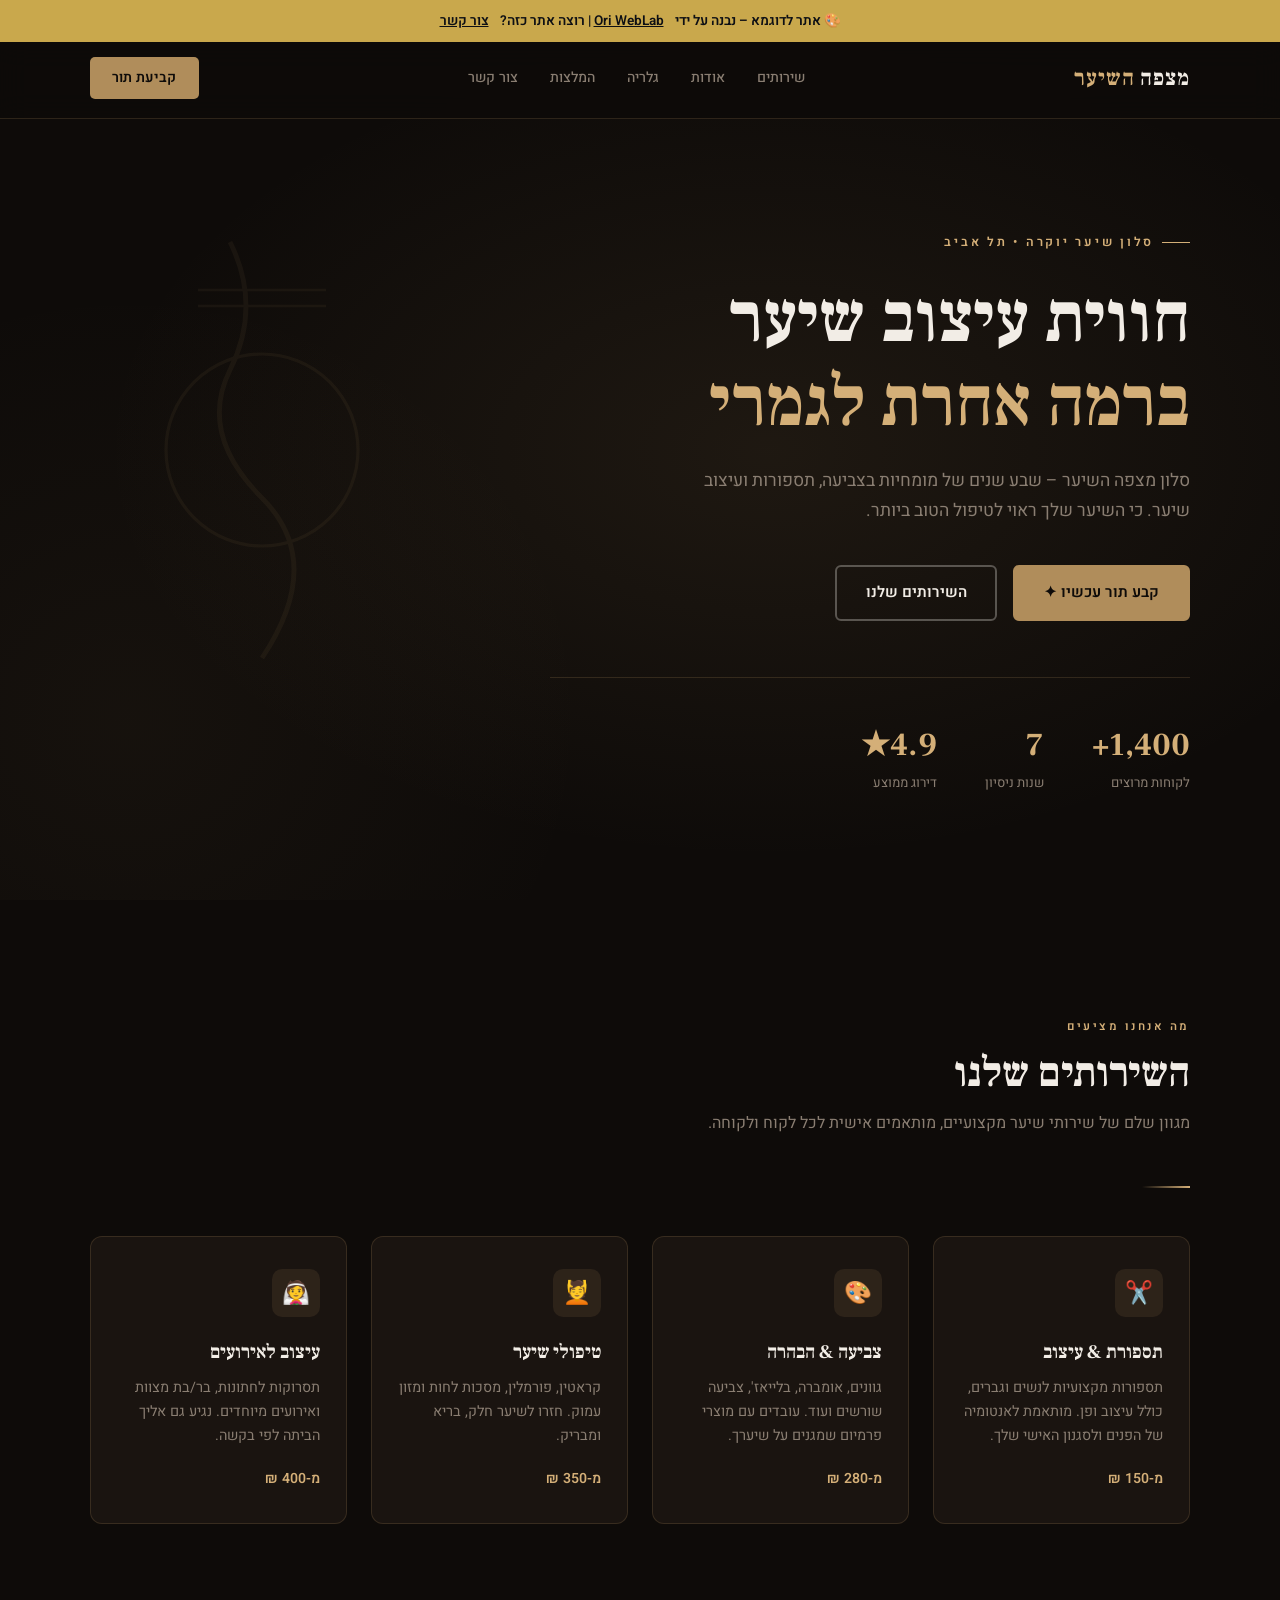
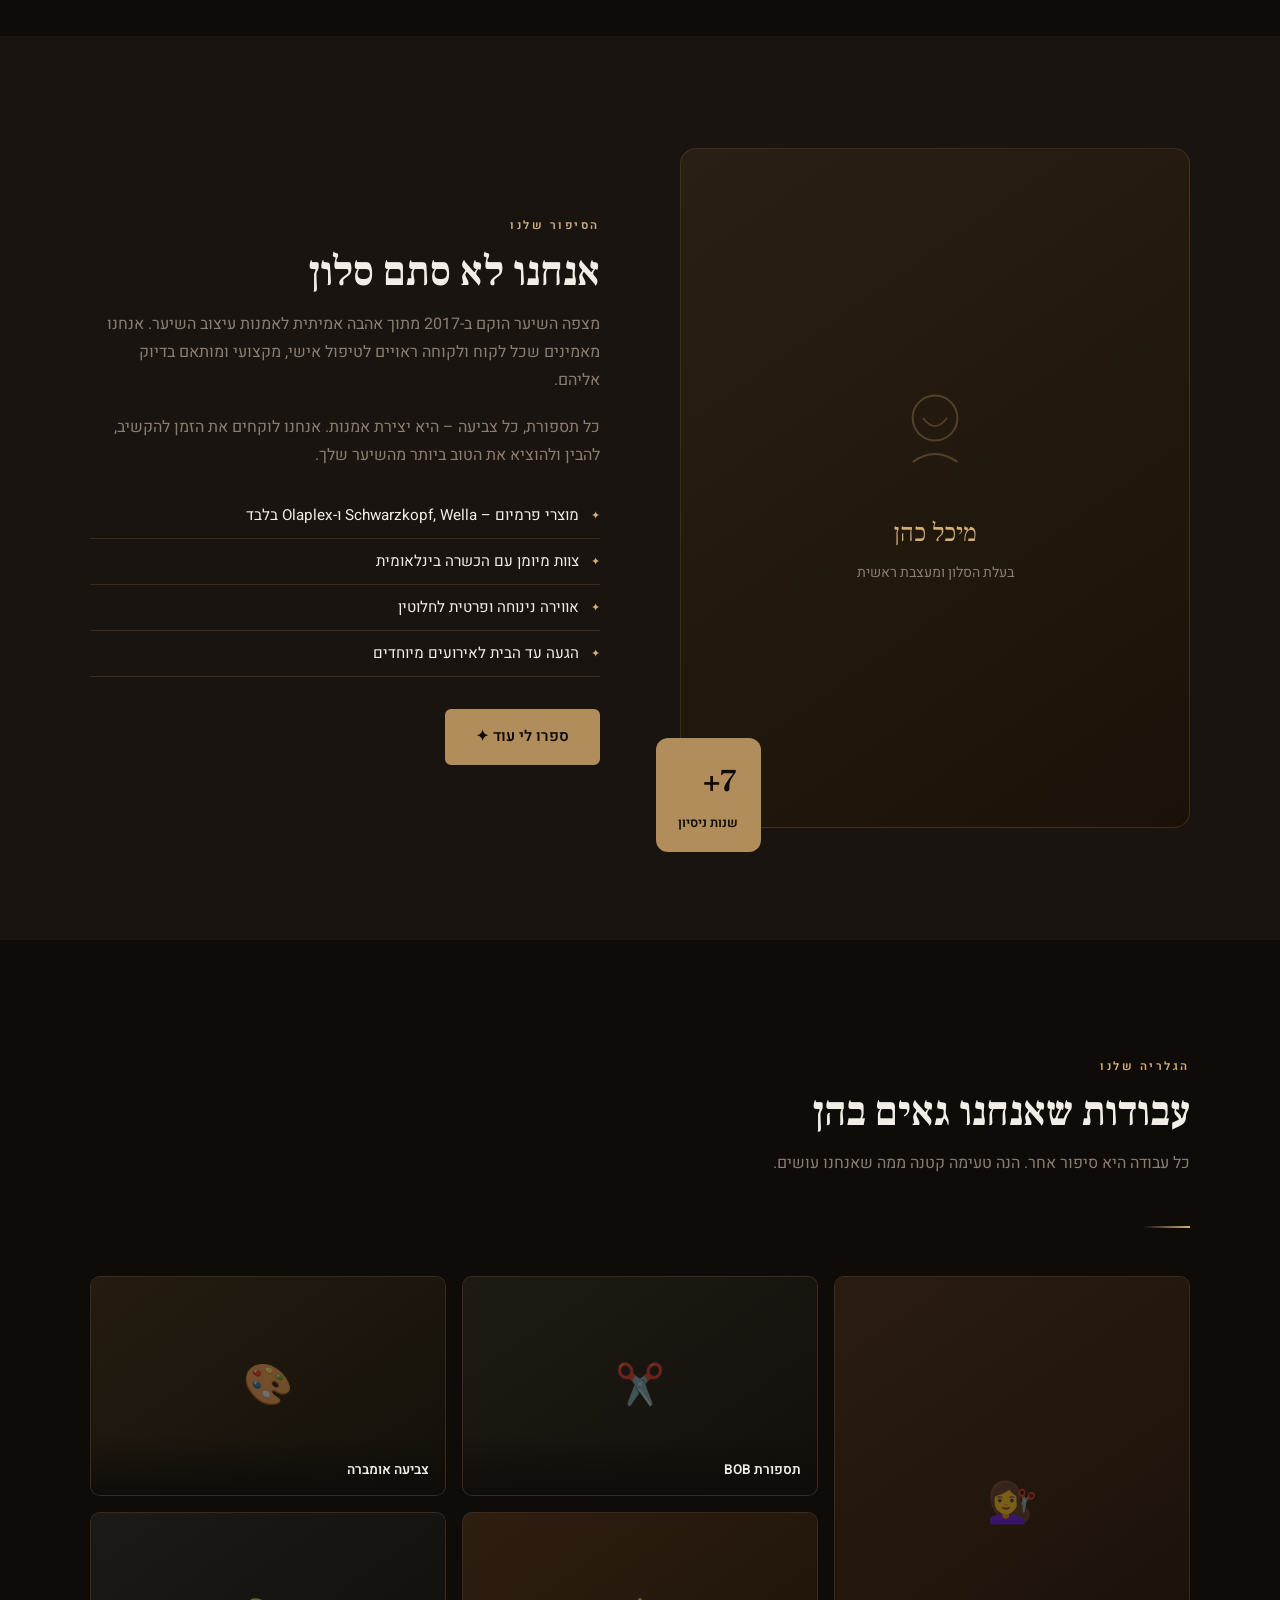
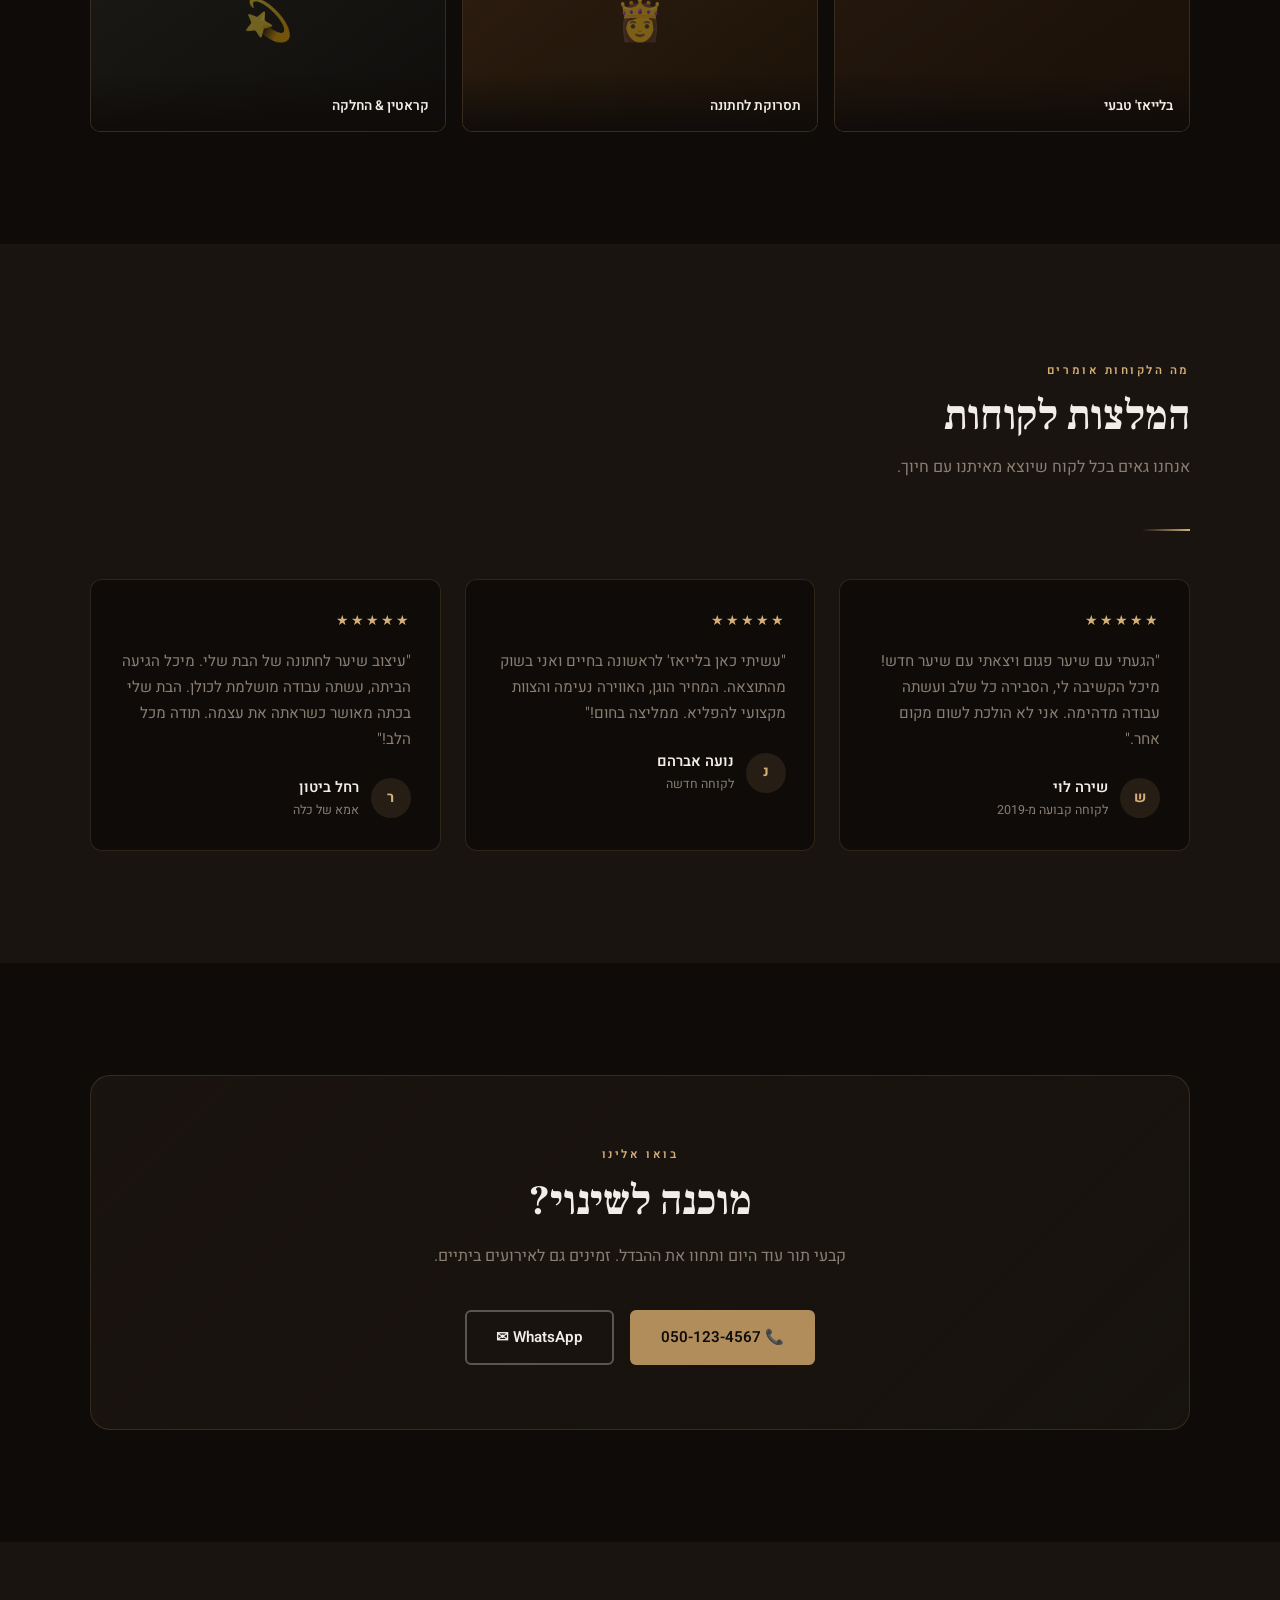
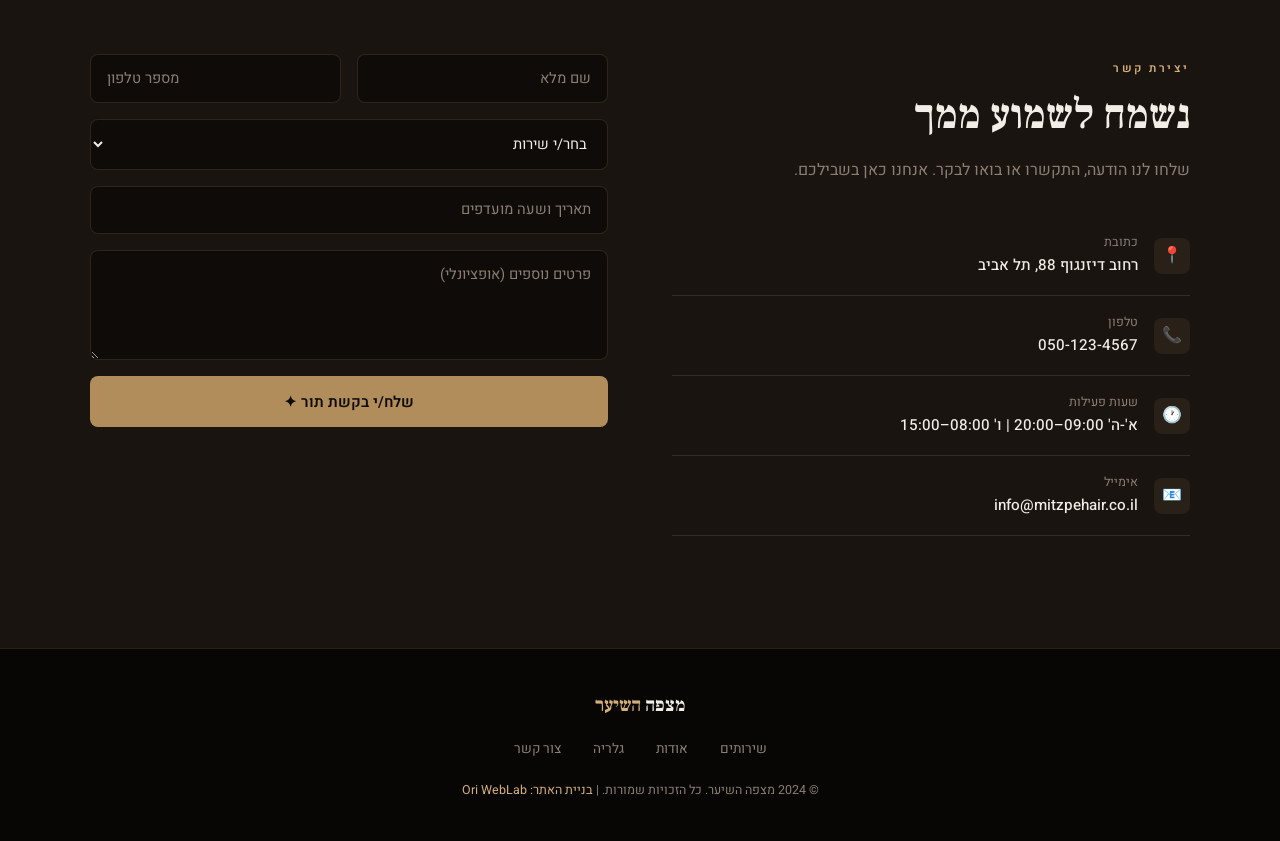
==== demo-1-mitzpe-hair.html @ f1e2aa3d "Initial commit: Ori WebLab website with 3 demo sites Co-Authored-By: Claude Sonnet 4.6 <noreply@anth" ====
<!DOCTYPE html>
<html lang="he" dir="rtl">
<head>
  <meta charset="UTF-8">
  <meta name="viewport" content="width=device-width, initial-scale=1.0">
  <title>מצפה השיער – סלון יוקרה בתל אביב</title>
  <link rel="preconnect" href="https://fonts.googleapis.com">
  <link rel="preconnect" href="https://fonts.gstatic.com" crossorigin>
  <link href="https://fonts.googleapis.com/css2?family=Frank+Ruhl+Libre:wght@400;500;700&family=Heebo:wght@300;400;500;600&display=swap" rel="stylesheet">
  <style>
    *, *::before, *::after { box-sizing: border-box; margin: 0; padding: 0; }

    :root {
      --bg:       #0e0b09;
      --surface:  #1a1410;
      --accent:   #b08d5b;
      --accent2:  #d4af78;
      --text:     #f2ede6;
      --muted:    #8a7e72;
      --border:   rgba(176,141,91,0.2);
    }

    html { scroll-behavior: smooth; }

    body {
      font-family: 'Heebo', sans-serif;
      background: var(--bg);
      color: var(--text);
      line-height: 1.7;
      overflow-x: hidden;
    }

    h1,h2,h3 { font-family: 'Frank Ruhl Libre', serif; line-height: 1.2; }
    a { text-decoration: none; color: inherit; }
    ul { list-style: none; }
    img { max-width: 100%; }

    .container {
      width: min(1100px, 92vw);
      margin-inline: auto;
    }

    /* ── DEMO BANNER ── */
    .demo-banner {
      background: #C9A84C;
      color: #0D0F14;
      text-align: center;
      padding: 0.6rem 1rem;
      font-family: 'Heebo', sans-serif;
      font-size: 0.85rem;
      font-weight: 600;
      position: fixed;
      top: 0; left: 0; right: 0;
      z-index: 9999;
    }
    .demo-banner a {
      color: #0D0F14;
      text-decoration: underline;
      margin-right: 0.5rem;
    }

    /* ── NAV ── */
    nav {
      position: fixed;
      top: 38px; right: 0; left: 0;
      z-index: 100;
      padding: 1.2rem 0;
      background: rgba(14,11,9,0.85);
      backdrop-filter: blur(14px);
      border-bottom: 1px solid var(--border);
    }
    .nav-inner {
      display: flex;
      align-items: center;
      justify-content: space-between;
    }
    .nav-logo {
      font-family: 'Frank Ruhl Libre', serif;
      font-size: 1.4rem;
      font-weight: 700;
      letter-spacing: 0.04em;
    }
    .nav-logo span { color: var(--accent2); }
    .nav-links {
      display: flex;
      gap: 2rem;
    }
    .nav-links a {
      font-size: 0.88rem;
      font-weight: 500;
      color: var(--muted);
      transition: color 0.25s;
    }
    .nav-links a:hover { color: var(--text); }
    .nav-btn {
      background: var(--accent);
      color: var(--bg);
      padding: 0.55rem 1.4rem;
      border-radius: 5px;
      font-weight: 600;
      font-size: 0.88rem;
      transition: background 0.25s, transform 0.25s;
    }
    .nav-btn:hover { background: var(--accent2); transform: translateY(-1px); }

    /* ── HERO ── */
    #hero {
      min-height: 100vh;
      display: flex;
      align-items: center;
      padding-top: 120px;
      position: relative;
      overflow: hidden;
    }

    .hero-bg {
      position: absolute;
      inset: 0;
      background:
        radial-gradient(ellipse 80% 70% at 60% 50%, rgba(176,141,91,0.1) 0%, transparent 65%),
        radial-gradient(ellipse 60% 80% at 10% 80%, rgba(176,141,91,0.05) 0%, transparent 60%);
    }

    /* Decorative scissors SVG */
    .hero-deco {
      position: absolute;
      left: 8%;
      top: 50%;
      transform: translateY(-50%);
      opacity: 0.07;
      width: 320px;
    }

    .hero-content {
      position: relative;
      z-index: 2;
      max-width: 640px;
    }

    .hero-tag {
      display: inline-flex;
      align-items: center;
      gap: 0.5rem;
      font-size: 0.78rem;
      font-weight: 600;
      letter-spacing: 0.22em;
      text-transform: uppercase;
      color: var(--accent2);
      margin-bottom: 1.5rem;
    }
    .hero-tag::before {
      content: '';
      display: block;
      width: 28px;
      height: 1px;
      background: var(--accent2);
    }

    .hero-title {
      font-size: clamp(2.8rem, 5.5vw, 4.5rem);
      font-weight: 700;
      margin-bottom: 1.2rem;
      color: var(--text);
    }
    .hero-title em {
      font-style: normal;
      color: var(--accent2);
    }

    .hero-sub {
      font-size: 1.1rem;
      color: var(--muted);
      margin-bottom: 2.5rem;
      max-width: 500px;
    }

    .hero-btns {
      display: flex;
      gap: 1rem;
      flex-wrap: wrap;
    }
    .btn {
      display: inline-flex;
      align-items: center;
      gap: 0.5rem;
      padding: 0.8rem 1.8rem;
      border-radius: 6px;
      font-family: 'Heebo', sans-serif;
      font-weight: 600;
      font-size: 0.95rem;
      cursor: pointer;
      transition: all 0.3s ease;
      border: 2px solid transparent;
    }
    .btn-primary {
      background: var(--accent);
      color: var(--bg);
      border-color: var(--accent);
    }
    .btn-primary:hover {
      background: var(--accent2);
      border-color: var(--accent2);
      box-shadow: 0 0 24px rgba(176,141,91,0.4);
      transform: translateY(-2px);
    }
    .btn-outline {
      background: transparent;
      color: var(--text);
      border-color: rgba(242,237,230,0.3);
    }
    .btn-outline:hover {
      border-color: var(--accent);
      color: var(--accent);
      transform: translateY(-2px);
    }

    .hero-stats {
      display: flex;
      gap: 3rem;
      margin-top: 3.5rem;
      padding-top: 2.5rem;
      border-top: 1px solid var(--border);
    }
    .stat-number {
      font-family: 'Frank Ruhl Libre', serif;
      font-size: 2rem;
      font-weight: 700;
      color: var(--accent2);
    }
    .stat-label {
      font-size: 0.82rem;
      color: var(--muted);
    }

    /* ── SERVICES ── */
    #services {
      padding: 7rem 0;
    }
    .section-label {
      display: inline-block;
      font-size: 0.72rem;
      font-weight: 600;
      letter-spacing: 0.22em;
      text-transform: uppercase;
      color: var(--accent2);
      margin-bottom: 0.75rem;
    }
    .section-title {
      font-size: clamp(1.8rem, 3.5vw, 2.6rem);
      font-weight: 700;
      margin-bottom: 0.75rem;
    }
    .section-sub {
      font-size: 1rem;
      color: var(--muted);
      max-width: 520px;
      margin-bottom: 3rem;
    }
    .gold-line {
      width: 48px;
      height: 2px;
      background: linear-gradient(to left, var(--accent2), transparent);
      margin-bottom: 3rem;
    }

    .services-grid {
      display: grid;
      grid-template-columns: repeat(auto-fit, minmax(240px, 1fr));
      gap: 1.5rem;
    }
    .service-card {
      background: var(--surface);
      border: 1px solid var(--border);
      border-radius: 12px;
      padding: 2rem 1.6rem;
      transition: border-color 0.3s, transform 0.3s, box-shadow 0.3s;
    }
    .service-card:hover {
      border-color: var(--accent);
      transform: translateY(-4px);
      box-shadow: 0 12px 40px rgba(176,141,91,0.12);
    }
    .service-icon {
      width: 48px;
      height: 48px;
      border-radius: 10px;
      background: rgba(176,141,91,0.12);
      display: flex;
      align-items: center;
      justify-content: center;
      margin-bottom: 1.2rem;
      font-size: 1.4rem;
    }
    .service-name {
      font-family: 'Frank Ruhl Libre', serif;
      font-size: 1.2rem;
      font-weight: 700;
      margin-bottom: 0.5rem;
      color: var(--text);
    }
    .service-desc {
      font-size: 0.9rem;
      color: var(--muted);
      line-height: 1.65;
    }
    .service-price {
      margin-top: 1.2rem;
      font-size: 0.88rem;
      font-weight: 600;
      color: var(--accent2);
    }

    /* ── ABOUT ── */
    #about {
      padding: 7rem 0;
      background: var(--surface);
    }
    .about-grid {
      display: grid;
      grid-template-columns: 1fr 1fr;
      gap: 5rem;
      align-items: center;
    }
    .about-visual {
      position: relative;
    }
    .about-box {
      aspect-ratio: 3/4;
      border-radius: 16px;
      background: linear-gradient(145deg, #2a1f14 0%, #1a1208 100%);
      border: 1px solid var(--border);
      display: flex;
      flex-direction: column;
      align-items: center;
      justify-content: center;
      gap: 1rem;
      overflow: hidden;
    }
    .about-box-inner {
      text-align: center;
      padding: 2rem;
    }
    .about-svg {
      width: 80px;
      opacity: 0.35;
      margin-bottom: 1rem;
    }
    .about-box-title {
      font-family: 'Frank Ruhl Libre', serif;
      font-size: 1.6rem;
      color: var(--accent2);
      margin-bottom: 0.4rem;
    }
    .about-box-sub {
      color: var(--muted);
      font-size: 0.88rem;
    }
    .about-badge {
      position: absolute;
      bottom: -1.5rem;
      left: -1.5rem;
      background: var(--accent);
      color: var(--bg);
      border-radius: 12px;
      padding: 1rem 1.4rem;
      font-weight: 700;
      font-family: 'Frank Ruhl Libre', serif;
    }
    .badge-num { font-size: 2rem; display: block; }
    .badge-txt { font-size: 0.8rem; font-family: 'Heebo', sans-serif; font-weight: 600; }
    .about-text h2 { margin-bottom: 0.75rem; }
    .about-text p { color: var(--muted); margin-bottom: 1.2rem; line-height: 1.75; }
    .about-list { margin: 1.5rem 0 2rem; }
    .about-list li {
      display: flex;
      align-items: center;
      gap: 0.75rem;
      padding: 0.6rem 0;
      border-bottom: 1px solid var(--border);
      font-size: 0.95rem;
      color: var(--text);
    }
    .about-list li::before {
      content: '✦';
      color: var(--accent2);
      font-size: 0.7rem;
      flex-shrink: 0;
    }

    /* ── GALLERY ── */
    #gallery {
      padding: 7rem 0;
    }
    .gallery-grid {
      display: grid;
      grid-template-columns: repeat(3, 1fr);
      grid-template-rows: 220px 220px;
      gap: 1rem;
    }
    .gallery-item {
      border-radius: 10px;
      overflow: hidden;
      position: relative;
      background: var(--surface);
      border: 1px solid var(--border);
      cursor: pointer;
      transition: transform 0.3s, box-shadow 0.3s;
    }
    .gallery-item:hover { transform: scale(1.02); box-shadow: 0 12px 40px rgba(0,0,0,0.4); }
    .gallery-item:first-child {
      grid-column: 1;
      grid-row: 1 / 3;
    }
    .gallery-fill {
      width: 100%;
      height: 100%;
      display: flex;
      align-items: center;
      justify-content: center;
      flex-direction: column;
      gap: 0.5rem;
    }
    .gallery-fill-1 { background: linear-gradient(145deg, #2a1c12, #1a1008); }
    .gallery-fill-2 { background: linear-gradient(145deg, #1e1a14, #130f0a); }
    .gallery-fill-3 { background: linear-gradient(145deg, #241c10, #14100a); }
    .gallery-fill-4 { background: linear-gradient(145deg, #2e1e10, #1c1208); }
    .gallery-fill-5 { background: linear-gradient(145deg, #1c1a16, #100e0c); }
    .gallery-label {
      position: absolute;
      bottom: 0; left: 0; right: 0;
      background: linear-gradient(to top, rgba(14,11,9,0.9), transparent);
      padding: 1.5rem 1rem 0.8rem;
      font-size: 0.85rem;
      font-weight: 600;
      color: var(--text);
    }
    .gallery-icon {
      font-size: 2.5rem;
      opacity: 0.4;
    }

    /* ── TESTIMONIALS ── */
    #testimonials {
      padding: 7rem 0;
      background: var(--surface);
    }
    .testimonials-grid {
      display: grid;
      grid-template-columns: repeat(auto-fit, minmax(280px, 1fr));
      gap: 1.5rem;
    }
    .testimonial-card {
      background: var(--bg);
      border: 1px solid var(--border);
      border-radius: 12px;
      padding: 1.8rem;
      transition: border-color 0.3s;
    }
    .testimonial-card:hover { border-color: var(--accent); }
    .stars {
      color: var(--accent2);
      font-size: 0.9rem;
      margin-bottom: 1rem;
      letter-spacing: 2px;
    }
    .testimonial-text {
      color: var(--muted);
      font-size: 0.95rem;
      line-height: 1.7;
      margin-bottom: 1.4rem;
    }
    .testimonial-author {
      display: flex;
      align-items: center;
      gap: 0.75rem;
    }
    .avatar {
      width: 40px;
      height: 40px;
      border-radius: 50%;
      background: rgba(176,141,91,0.15);
      display: flex;
      align-items: center;
      justify-content: center;
      font-weight: 700;
      font-size: 0.9rem;
      color: var(--accent2);
      flex-shrink: 0;
    }
    .author-name { font-weight: 600; font-size: 0.92rem; }
    .author-role { font-size: 0.78rem; color: var(--muted); }

    /* ── BOOKING ── */
    #booking {
      padding: 7rem 0;
    }
    .booking-box {
      background: linear-gradient(135deg, var(--surface) 0%, rgba(176,141,91,0.06) 100%);
      border: 1px solid var(--border);
      border-radius: 20px;
      padding: 4rem 3rem;
      text-align: center;
    }
    .booking-box h2 { margin-bottom: 1rem; font-size: clamp(1.8rem, 3.5vw, 2.6rem); }
    .booking-box p { color: var(--muted); margin-bottom: 2.5rem; max-width: 460px; margin-inline: auto; }
    .booking-btns { display: flex; gap: 1rem; justify-content: center; flex-wrap: wrap; }

    /* ── CONTACT ── */
    #contact {
      padding: 7rem 0;
      background: var(--surface);
    }
    .contact-grid {
      display: grid;
      grid-template-columns: 1fr 1fr;
      gap: 4rem;
      align-items: start;
    }
    .contact-info h2 { margin-bottom: 1rem; }
    .contact-info p { color: var(--muted); margin-bottom: 2rem; }
    .contact-detail {
      display: flex;
      align-items: center;
      gap: 1rem;
      padding: 1rem 0;
      border-bottom: 1px solid var(--border);
      font-size: 0.95rem;
    }
    .contact-detail-icon {
      width: 36px;
      height: 36px;
      border-radius: 8px;
      background: rgba(176,141,91,0.1);
      display: flex;
      align-items: center;
      justify-content: center;
      flex-shrink: 0;
      font-size: 1rem;
    }
    .contact-detail-label { font-size: 0.78rem; color: var(--muted); }
    .contact-detail-value { font-weight: 500; color: var(--text); }
    .contact-form {
      display: flex;
      flex-direction: column;
      gap: 1rem;
    }
    .form-row { display: grid; grid-template-columns: 1fr 1fr; gap: 1rem; }
    input, textarea, select {
      width: 100%;
      background: var(--bg);
      border: 1px solid var(--border);
      border-radius: 8px;
      padding: 0.8rem 1rem;
      color: var(--text);
      font-family: 'Heebo', sans-serif;
      font-size: 0.92rem;
      transition: border-color 0.25s;
    }
    input:focus, textarea:focus, select:focus {
      outline: none;
      border-color: var(--accent);
    }
    input::placeholder, textarea::placeholder { color: var(--muted); }
    textarea { min-height: 110px; resize: vertical; }
    .form-submit {
      background: var(--accent);
      color: var(--bg);
      border: none;
      padding: 0.9rem 1.8rem;
      border-radius: 8px;
      font-family: 'Heebo', sans-serif;
      font-size: 0.95rem;
      font-weight: 600;
      cursor: pointer;
      transition: background 0.25s, transform 0.25s;
    }
    .form-submit:hover { background: var(--accent2); transform: translateY(-2px); }

    /* ── FOOTER ── */
    footer {
      background: #080604;
      border-top: 1px solid var(--border);
      padding: 2.5rem 0;
      text-align: center;
    }
    .footer-logo {
      font-family: 'Frank Ruhl Libre', serif;
      font-size: 1.2rem;
      font-weight: 700;
      margin-bottom: 1rem;
    }
    .footer-logo span { color: var(--accent2); }
    .footer-links {
      display: flex;
      justify-content: center;
      gap: 2rem;
      margin-bottom: 1.2rem;
    }
    .footer-links a {
      font-size: 0.85rem;
      color: var(--muted);
      transition: color 0.25s;
    }
    .footer-links a:hover { color: var(--accent2); }
    .footer-copy {
      font-size: 0.78rem;
      color: var(--muted);
    }
    .footer-copy a { color: var(--accent2); }

    /* ── RESPONSIVE ── */
    @media (max-width: 768px) {
      .nav-links { display: none; }
      .about-grid { grid-template-columns: 1fr; }
      .about-visual { display: none; }
      .gallery-grid {
        grid-template-columns: 1fr 1fr;
        grid-template-rows: auto;
      }
      .gallery-item:first-child { grid-column: 1 / 3; grid-row: auto; }
      .contact-grid { grid-template-columns: 1fr; }
      .form-row { grid-template-columns: 1fr; }
      .hero-stats { gap: 1.5rem; flex-wrap: wrap; }
    }
  </style>
</head>
<body>

<!-- Demo Banner -->
<div class="demo-banner">
  🎨 אתר לדוגמא – נבנה על ידי <a href="Ori WebLab – סטודיו לפיתוח אתרים.html">Ori WebLab</a> | רוצה אתר כזה? <a href="Ori WebLab – סטודיו לפיתוח אתרים.html#contact">צור קשר</a>
</div>

<!-- Nav -->
<nav>
  <div class="container nav-inner">
    <div class="nav-logo">מצפה <span>השיער</span></div>
    <div class="nav-links">
      <a href="#services">שירותים</a>
      <a href="#about">אודות</a>
      <a href="#gallery">גלריה</a>
      <a href="#testimonials">המלצות</a>
      <a href="#contact">צור קשר</a>
    </div>
    <a href="#booking" class="nav-btn">קביעת תור</a>
  </div>
</nav>

<!-- Hero -->
<section id="hero">
  <div class="hero-bg"></div>
  <svg class="hero-deco" viewBox="0 0 200 300" fill="none" xmlns="http://www.w3.org/2000/svg">
    <path d="M80 20 Q100 60 80 100 Q60 140 100 180 Q140 220 100 280" stroke="#b08d5b" stroke-width="3" fill="none"/>
    <circle cx="100" cy="150" r="60" stroke="#b08d5b" stroke-width="2"/>
    <path d="M60 50 L140 50 M60 60 L140 60" stroke="#b08d5b" stroke-width="1.5"/>
  </svg>
  <div class="container">
    <div class="hero-content">
      <div class="hero-tag">סלון שיער יוקרה • תל אביב</div>
      <h1 class="hero-title">
        חווית עיצוב שיער<br>
        <em>ברמה אחרת לגמרי</em>
      </h1>
      <p class="hero-sub">
        סלון מצפה השיער – שבע שנים של מומחיות בצביעה, תספורות ועיצוב שיער. כי השיער שלך ראוי לטיפול הטוב ביותר.
      </p>
      <div class="hero-btns">
        <a href="#booking" class="btn btn-primary">קבע תור עכשיו ✦</a>
        <a href="#services" class="btn btn-outline">השירותים שלנו</a>
      </div>
      <div class="hero-stats">
        <div>
          <div class="stat-number">1,400+</div>
          <div class="stat-label">לקוחות מרוצים</div>
        </div>
        <div>
          <div class="stat-number">7</div>
          <div class="stat-label">שנות ניסיון</div>
        </div>
        <div>
          <div class="stat-number">4.9★</div>
          <div class="stat-label">דירוג ממוצע</div>
        </div>
      </div>
    </div>
  </div>
</section>

<!-- Services -->
<section id="services">
  <div class="container">
    <span class="section-label">מה אנחנו מציעים</span>
    <h2 class="section-title">השירותים שלנו</h2>
    <p class="section-sub">מגוון שלם של שירותי שיער מקצועיים, מותאמים אישית לכל לקוח ולקוחה.</p>
    <div class="gold-line"></div>
    <div class="services-grid">
      <div class="service-card">
        <div class="service-icon">✂️</div>
        <div class="service-name">תספורת & עיצוב</div>
        <p class="service-desc">תספורות מקצועיות לנשים וגברים, כולל עיצוב ופן. מותאמת לאנטומיה של הפנים ולסגנון האישי שלך.</p>
        <div class="service-price">מ-150 ₪</div>
      </div>
      <div class="service-card">
        <div class="service-icon">🎨</div>
        <div class="service-name">צביעה & הבהרה</div>
        <p class="service-desc">גוונים, אומברה, בלייאז', צביעה שורשים ועוד. עובדים עם מוצרי פרמיום שמגנים על שיערך.</p>
        <div class="service-price">מ-280 ₪</div>
      </div>
      <div class="service-card">
        <div class="service-icon">💆</div>
        <div class="service-name">טיפולי שיער</div>
        <p class="service-desc">קראטין, פורמלין, מסכות לחות ומזון עמוק. חזרו לשיער חלק, בריא ומבריק.</p>
        <div class="service-price">מ-350 ₪</div>
      </div>
      <div class="service-card">
        <div class="service-icon">👰</div>
        <div class="service-name">עיצוב לאירועים</div>
        <p class="service-desc">תסרוקות לחתונות, בר/בת מצוות ואירועים מיוחדים. נגיע גם אליך הביתה לפי בקשה.</p>
        <div class="service-price">מ-400 ₪</div>
      </div>
    </div>
  </div>
</section>

<!-- About -->
<section id="about">
  <div class="container">
    <div class="about-grid">
      <div class="about-visual">
        <div class="about-box">
          <div class="about-box-inner">
            <svg class="about-svg" viewBox="0 0 100 120" fill="none" xmlns="http://www.w3.org/2000/svg">
              <circle cx="50" cy="35" r="28" stroke="#b08d5b" stroke-width="2.5"/>
              <path d="M22 90 Q50 70 78 90" stroke="#b08d5b" stroke-width="2.5" fill="none"/>
              <path d="M35 35 Q50 55 65 35" stroke="#b08d5b" stroke-width="2" fill="none"/>
            </svg>
            <div class="about-box-title">מיכל כהן</div>
            <div class="about-box-sub">בעלת הסלון ומעצבת ראשית</div>
          </div>
        </div>
        <div class="about-badge">
          <span class="badge-num">7+</span>
          <span class="badge-txt">שנות ניסיון</span>
        </div>
      </div>
      <div class="about-text">
        <span class="section-label">הסיפור שלנו</span>
        <h2 class="section-title">אנחנו לא סתם סלון</h2>
        <p>מצפה השיער הוקם ב-2017 מתוך אהבה אמיתית לאמנות עיצוב השיער. אנחנו מאמינים שכל לקוח ולקוחה ראויים לטיפול אישי, מקצועי ומותאם בדיוק אליהם.</p>
        <p>כל תספורת, כל צביעה – היא יצירת אמנות. אנחנו לוקחים את הזמן להקשיב, להבין ולהוציא את הטוב ביותר מהשיער שלך.</p>
        <ul class="about-list">
          <li>מוצרי פרמיום – Schwarzkopf, Wella ו-Olaplex בלבד</li>
          <li>צוות מיומן עם הכשרה בינלאומית</li>
          <li>אווירה נינוחה ופרטית לחלוטין</li>
          <li>הגעה עד הבית לאירועים מיוחדים</li>
        </ul>
        <a href="#contact" class="btn btn-primary">ספרו לי עוד ✦</a>
      </div>
    </div>
  </div>
</section>

<!-- Gallery -->
<section id="gallery">
  <div class="container">
    <span class="section-label">הגלריה שלנו</span>
    <h2 class="section-title">עבודות שאנחנו גאים בהן</h2>
    <p class="section-sub">כל עבודה היא סיפור אחר. הנה טעימה קטנה ממה שאנחנו עושים.</p>
    <div class="gold-line"></div>
    <div class="gallery-grid">
      <div class="gallery-item">
        <div class="gallery-fill gallery-fill-1">
          <span class="gallery-icon">💇‍♀️</span>
        </div>
        <div class="gallery-label">בלייאז' טבעי</div>
      </div>
      <div class="gallery-item">
        <div class="gallery-fill gallery-fill-2">
          <span class="gallery-icon">✂️</span>
        </div>
        <div class="gallery-label">תספורת BOB</div>
      </div>
      <div class="gallery-item">
        <div class="gallery-fill gallery-fill-3">
          <span class="gallery-icon">🎨</span>
        </div>
        <div class="gallery-label">צביעה אומברה</div>
      </div>
      <div class="gallery-item">
        <div class="gallery-fill gallery-fill-4">
          <span class="gallery-icon">👸</span>
        </div>
        <div class="gallery-label">תסרוקת לחתונה</div>
      </div>
      <div class="gallery-item">
        <div class="gallery-fill gallery-fill-5">
          <span class="gallery-icon">💫</span>
        </div>
        <div class="gallery-label">קראטין & החלקה</div>
      </div>
    </div>
  </div>
</section>

<!-- Testimonials -->
<section id="testimonials">
  <div class="container">
    <span class="section-label">מה הלקוחות אומרים</span>
    <h2 class="section-title">המלצות לקוחות</h2>
    <p class="section-sub">אנחנו גאים בכל לקוח שיוצא מאיתנו עם חיוך.</p>
    <div class="gold-line"></div>
    <div class="testimonials-grid">
      <div class="testimonial-card">
        <div class="stars">★★★★★</div>
        <p class="testimonial-text">
          "הגעתי עם שיער פגום ויצאתי עם שיער חדש! מיכל הקשיבה לי, הסבירה כל שלב ועשתה עבודה מדהימה. אני לא הולכת לשום מקום אחר."
        </p>
        <div class="testimonial-author">
          <div class="avatar">ש</div>
          <div>
            <div class="author-name">שירה לוי</div>
            <div class="author-role">לקוחה קבועה מ-2019</div>
          </div>
        </div>
      </div>
      <div class="testimonial-card">
        <div class="stars">★★★★★</div>
        <p class="testimonial-text">
          "עשיתי כאן בלייאז' לראשונה בחיים ואני בשוק מהתוצאה. המחיר הוגן, האווירה נעימה והצוות מקצועי להפליא. ממליצה בחום!"
        </p>
        <div class="testimonial-author">
          <div class="avatar">נ</div>
          <div>
            <div class="author-name">נועה אברהם</div>
            <div class="author-role">לקוחה חדשה</div>
          </div>
        </div>
      </div>
      <div class="testimonial-card">
        <div class="stars">★★★★★</div>
        <p class="testimonial-text">
          "עיצוב שיער לחתונה של הבת שלי. מיכל הגיעה הביתה, עשתה עבודה מושלמת לכולן. הבת שלי בכתה מאושר כשראתה את עצמה. תודה מכל הלב!"
        </p>
        <div class="testimonial-author">
          <div class="avatar">ר</div>
          <div>
            <div class="author-name">רחל ביטון</div>
            <div class="author-role">אמא של כלה</div>
          </div>
        </div>
      </div>
    </div>
  </div>
</section>

<!-- Booking CTA -->
<section id="booking">
  <div class="container">
    <div class="booking-box">
      <span class="section-label">בואו אלינו</span>
      <h2>מוכנה לשינוי?</h2>
      <p>קבעי תור עוד היום ותחוו את ההבדל. זמינים גם לאירועים ביתיים.</p>
      <div class="booking-btns">
        <a href="tel:050-1234567" class="btn btn-primary">📞 050-123-4567</a>
        <a href="https://wa.me/972501234567" class="btn btn-outline">WhatsApp ✉</a>
      </div>
    </div>
  </div>
</section>

<!-- Contact -->
<section id="contact">
  <div class="container">
    <div class="contact-grid">
      <div class="contact-info">
        <span class="section-label">יצירת קשר</span>
        <h2 class="section-title">נשמח לשמוע ממך</h2>
        <p>שלחו לנו הודעה, התקשרו או בואו לבקר. אנחנו כאן בשבילכם.</p>
        <div class="contact-detail">
          <div class="contact-detail-icon">📍</div>
          <div>
            <div class="contact-detail-label">כתובת</div>
            <div class="contact-detail-value">רחוב דיזנגוף 88, תל אביב</div>
          </div>
        </div>
        <div class="contact-detail">
          <div class="contact-detail-icon">📞</div>
          <div>
            <div class="contact-detail-label">טלפון</div>
            <div class="contact-detail-value">050-123-4567</div>
          </div>
        </div>
        <div class="contact-detail">
          <div class="contact-detail-icon">🕐</div>
          <div>
            <div class="contact-detail-label">שעות פעילות</div>
            <div class="contact-detail-value">א'-ה' 09:00–20:00 | ו' 08:00–15:00</div>
          </div>
        </div>
        <div class="contact-detail">
          <div class="contact-detail-icon">📧</div>
          <div>
            <div class="contact-detail-label">אימייל</div>
            <div class="contact-detail-value">info@mitzpehair.co.il</div>
          </div>
        </div>
      </div>
      <form class="contact-form" onsubmit="return false">
        <div class="form-row">
          <input type="text" placeholder="שם מלא">
          <input type="tel" placeholder="מספר טלפון">
        </div>
        <select>
          <option value="" disabled selected>בחר/י שירות</option>
          <option>תספורת & עיצוב</option>
          <option>צביעה & הבהרה</option>
          <option>טיפולי שיער</option>
          <option>עיצוב לאירועים</option>
        </select>
        <input type="text" placeholder="תאריך ושעה מועדפים">
        <textarea placeholder="פרטים נוספים (אופציונלי)"></textarea>
        <button type="submit" class="form-submit">שלח/י בקשת תור ✦</button>
      </form>
    </div>
  </div>
</section>

<!-- Footer -->
<footer>
  <div class="container">
    <div class="footer-logo">מצפה <span>השיער</span></div>
    <div class="footer-links">
      <a href="#services">שירותים</a>
      <a href="#about">אודות</a>
      <a href="#gallery">גלריה</a>
      <a href="#contact">צור קשר</a>
    </div>
    <p class="footer-copy">
      © 2024 מצפה השיער. כל הזכויות שמורות. |
      <a href="Ori WebLab – סטודיו לפיתוח אתרים.html">בניית האתר: Ori WebLab</a>
    </p>
  </div>
</footer>

</body>
</html>
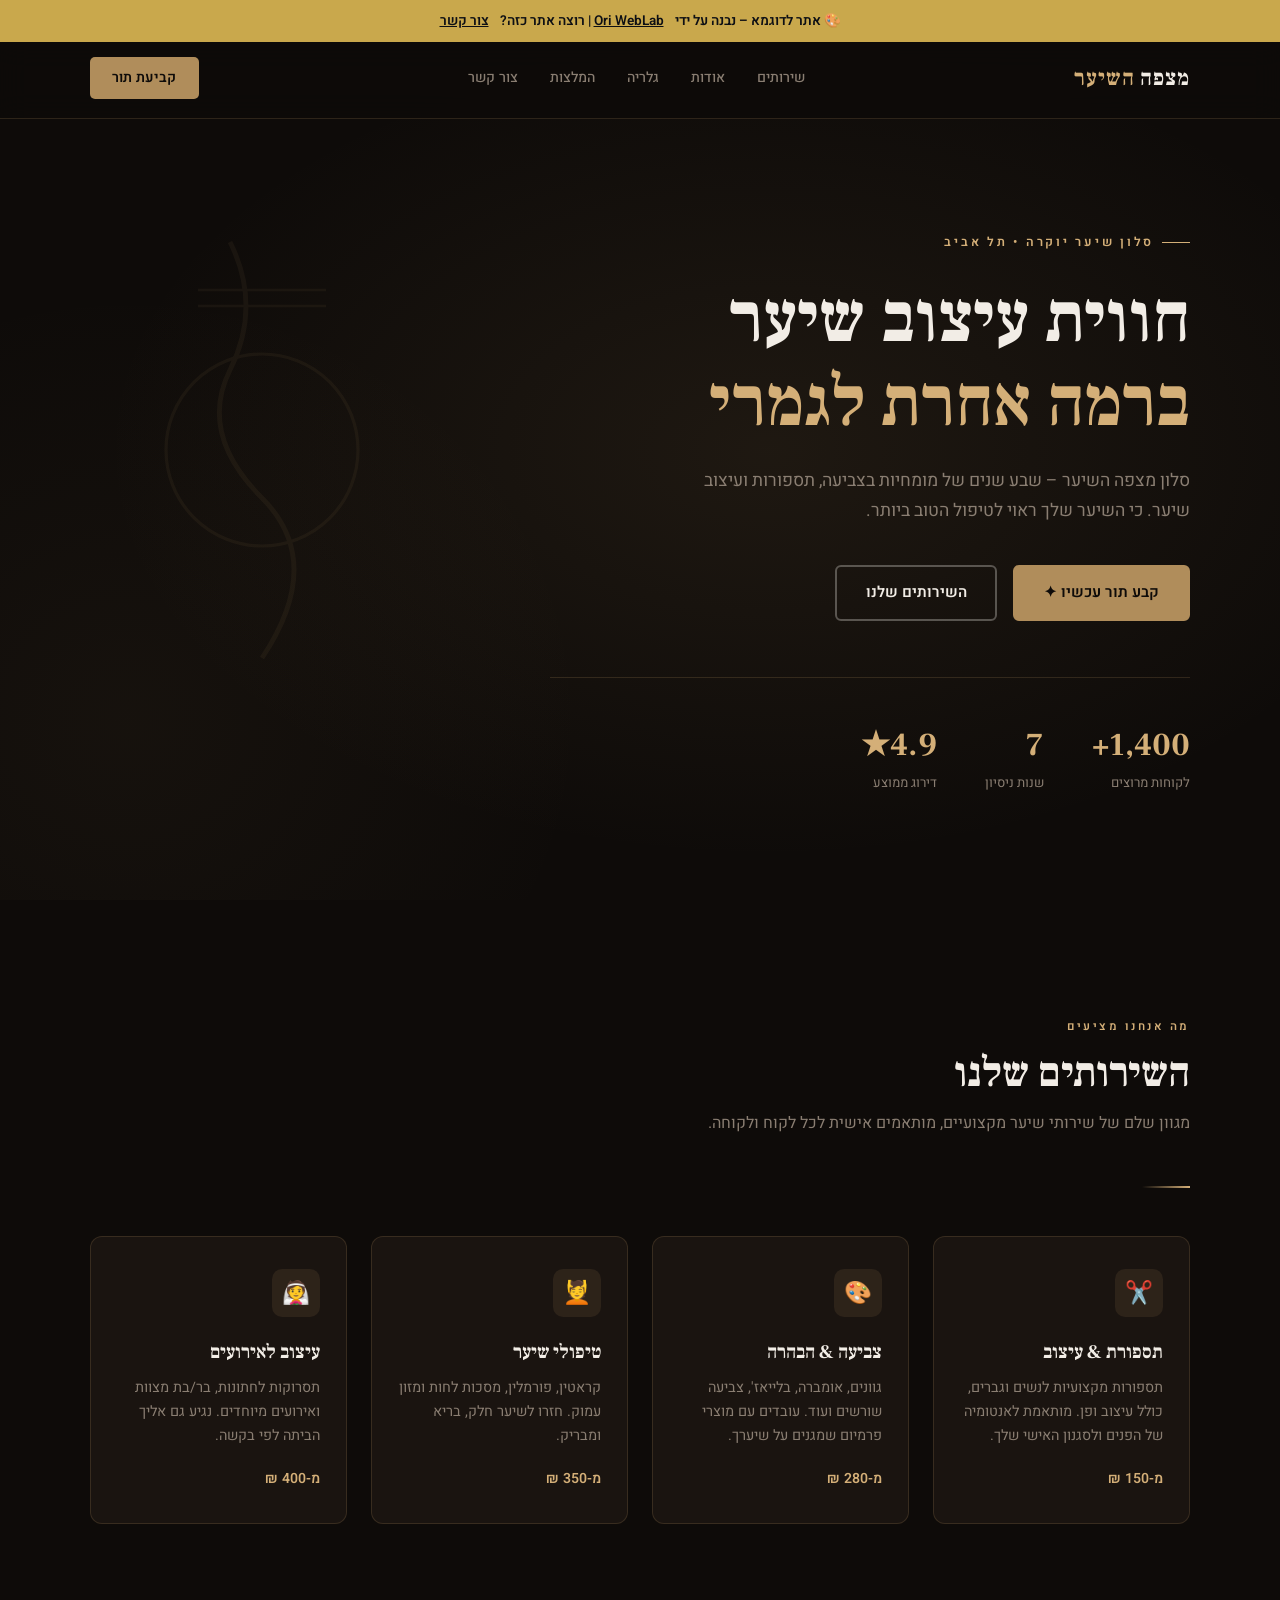
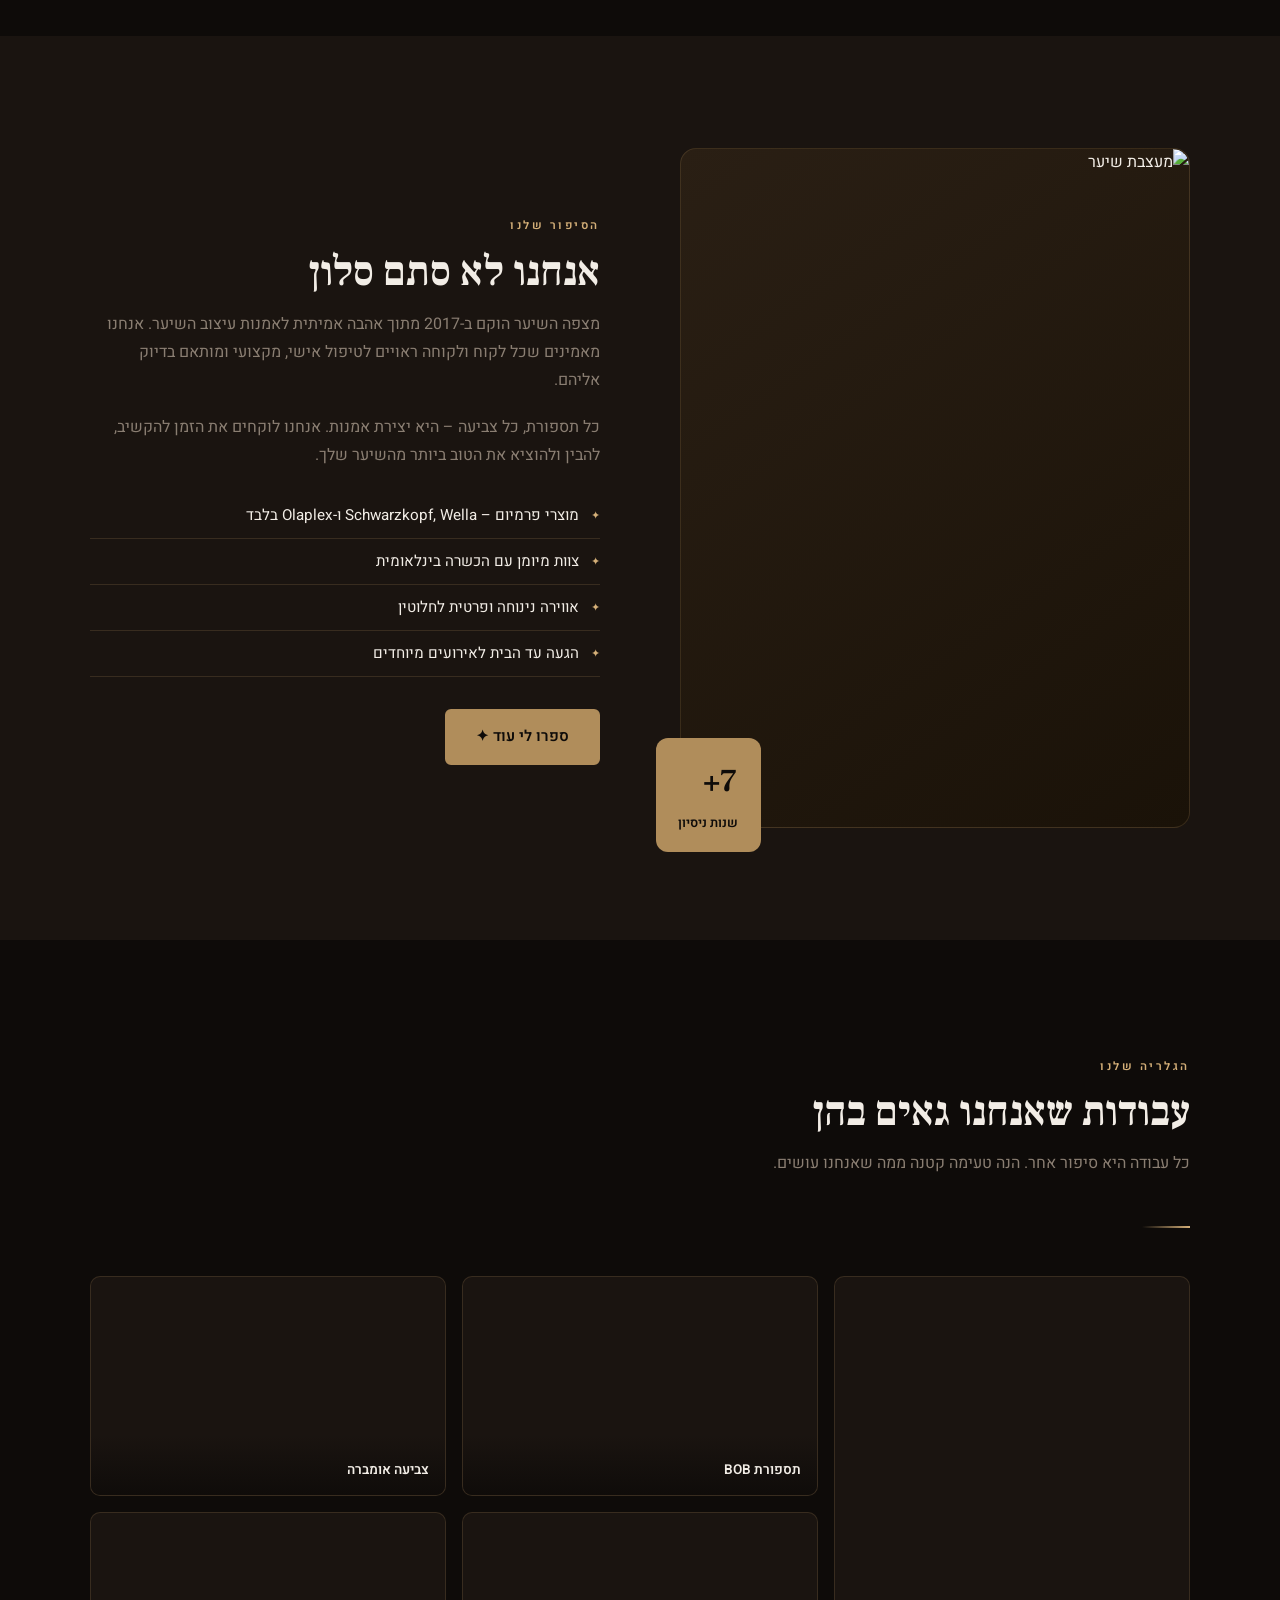
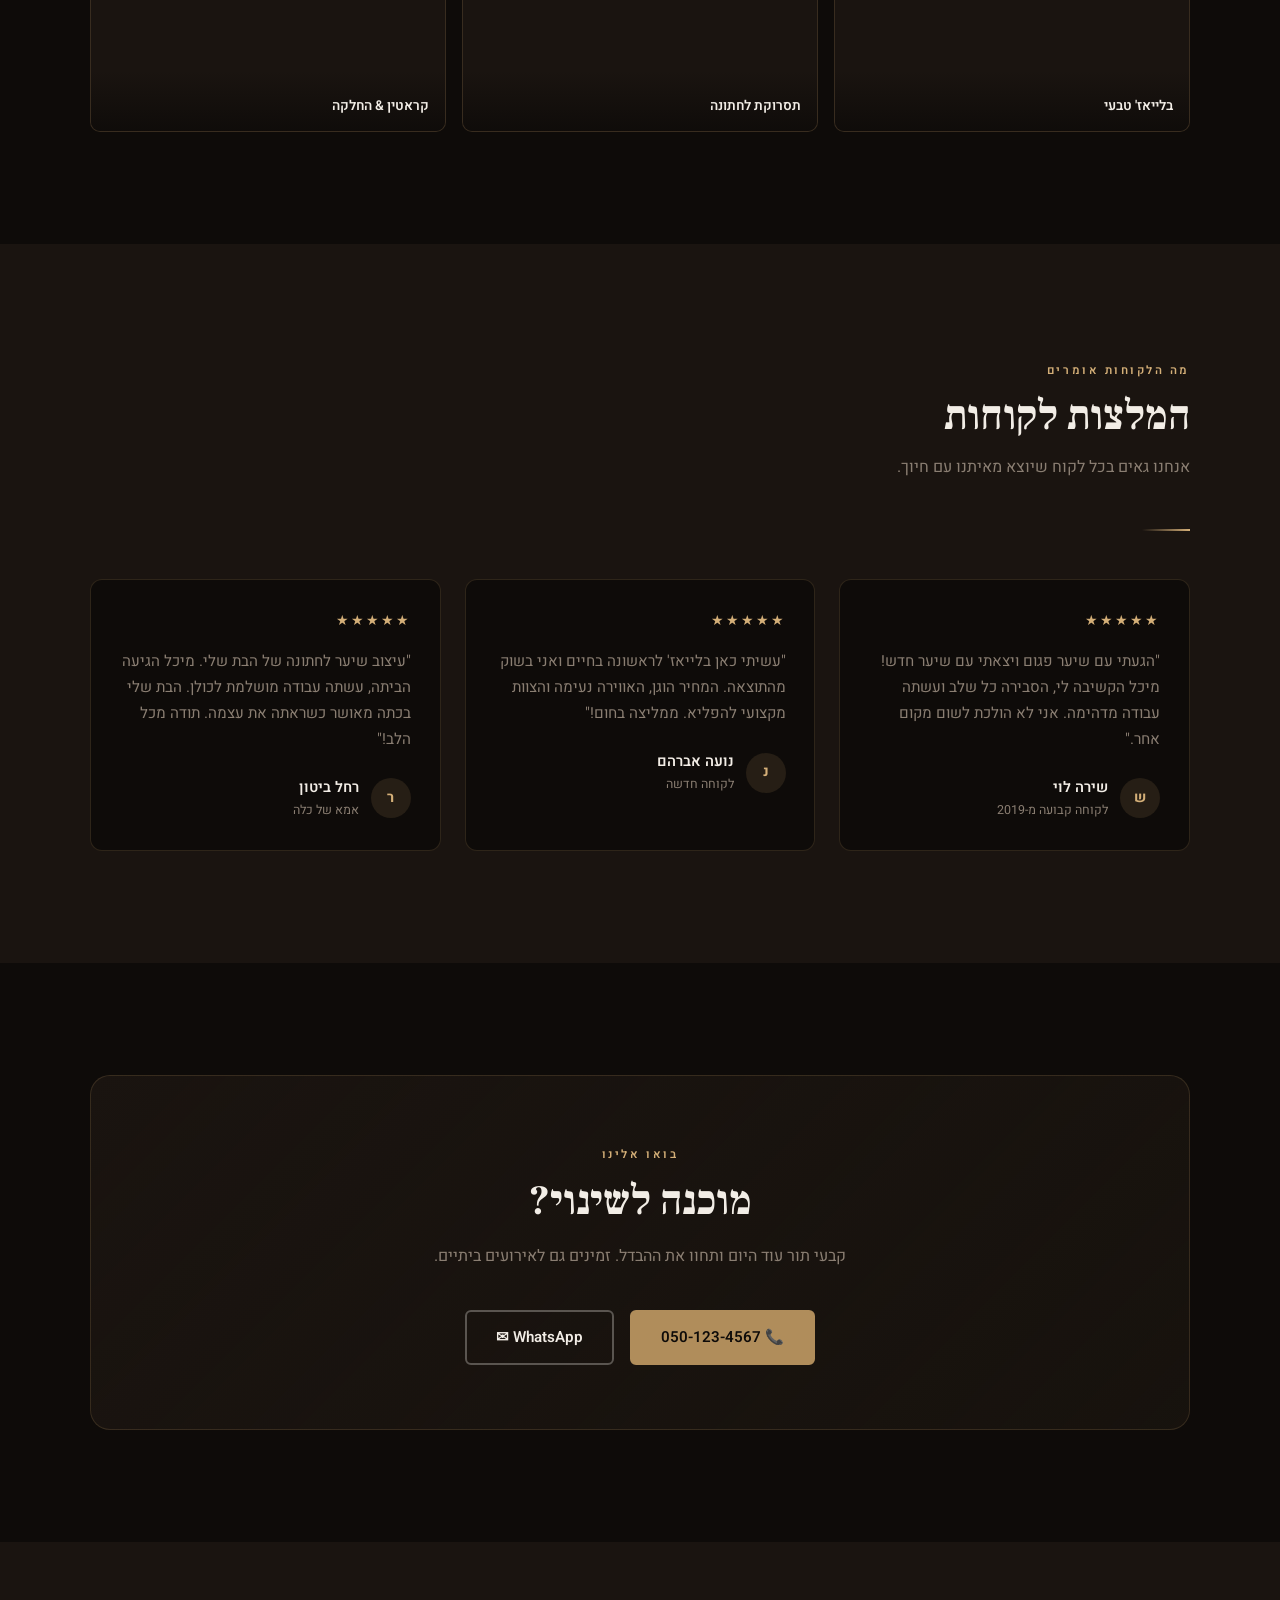
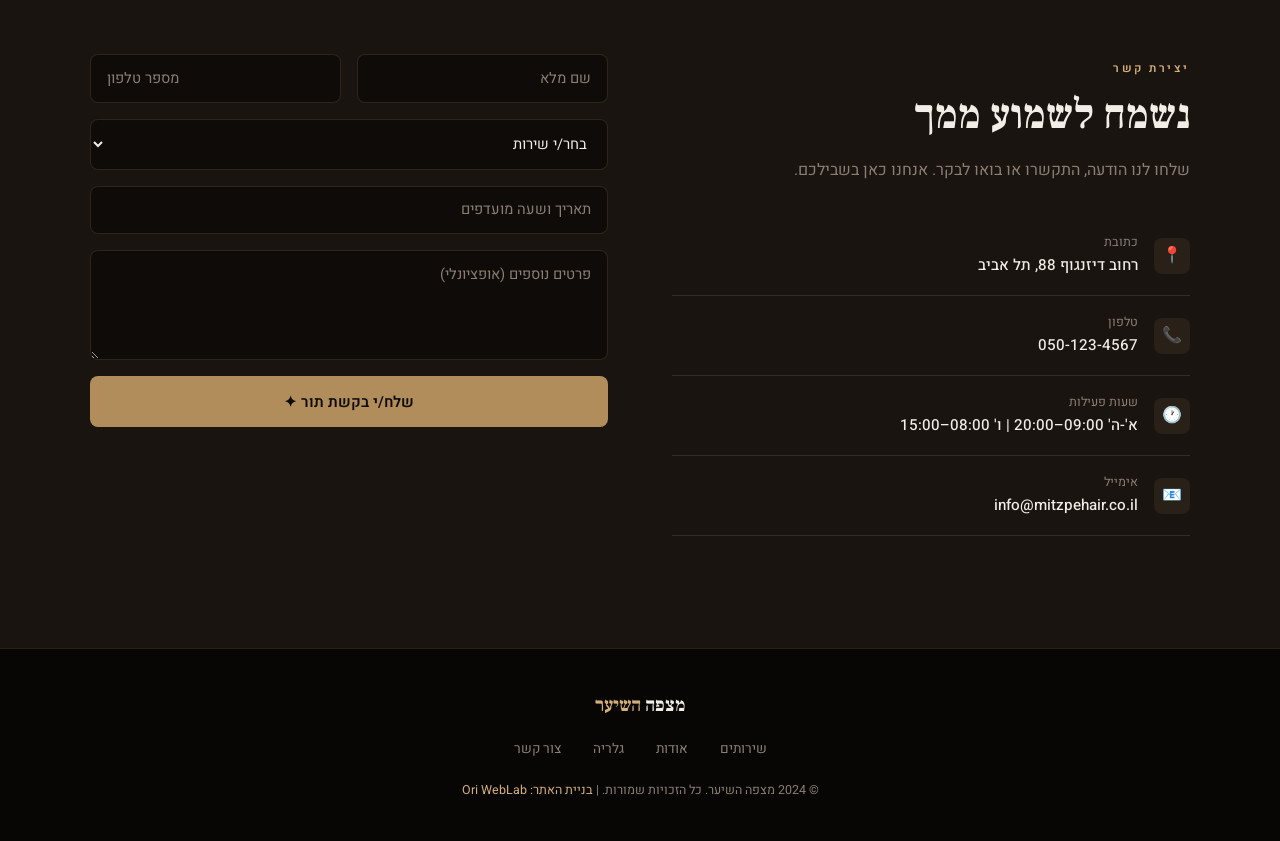
==== commit d6bbf47b: "Add real Unsplash images to all demo sites Co-Authored-By: Claude Sonnet 4.6 <noreply@anthropic.com>" ====
--- a/demo-1-mitzpe-hair.html
+++ b/demo-1-mitzpe-hair.html
@@ -111,6 +111,9 @@
       padding-top: 120px;
       position: relative;
       overflow: hidden;
+      background-image: linear-gradient(rgba(14,11,9,0.78), rgba(14,11,9,0.78)), url('https://images.unsplash.com/photo-1522337360826-9812f43fa3fa?auto=format&fit=crop&w=1600&q=80');
+      background-size: cover;
+      background-position: center;
     }
 
     .hero-bg {
@@ -420,11 +423,12 @@
       flex-direction: column;
       gap: 0.5rem;
     }
-    .gallery-fill-1 { background: linear-gradient(145deg, #2a1c12, #1a1008); }
-    .gallery-fill-2 { background: linear-gradient(145deg, #1e1a14, #130f0a); }
-    .gallery-fill-3 { background: linear-gradient(145deg, #241c10, #14100a); }
-    .gallery-fill-4 { background: linear-gradient(145deg, #2e1e10, #1c1208); }
-    .gallery-fill-5 { background: linear-gradient(145deg, #1c1a16, #100e0c); }
+    .gallery-fill-1 { background-image: url('https://images.unsplash.com/photo-1522338242992-e1a54906a8da?auto=format&fit=crop&w=600&q=80'); background-size:cover; background-position:center; }
+    .gallery-fill-2 { background-image: url('https://images.unsplash.com/photo-1605497788044-5a32c7078486?auto=format&fit=crop&w=600&q=80'); background-size:cover; background-position:center; }
+    .gallery-fill-3 { background-image: url('https://images.unsplash.com/photo-1562322140-8baeececf3df?auto=format&fit=crop&w=600&q=80'); background-size:cover; background-position:center; }
+    .gallery-fill-4 { background-image: url('https://images.unsplash.com/photo-1595476108010-b4d1f102b1b1?auto=format&fit=crop&w=600&q=80'); background-size:cover; background-position:center; }
+    .gallery-fill-5 { background-image: url('https://images.unsplash.com/photo-1492106087820-71f1a00d2b11?auto=format&fit=crop&w=600&q=80'); background-size:cover; background-position:center; }
+    .gallery-icon { display: none; }
     .gallery-label {
       position: absolute;
       bottom: 0; left: 0; right: 0;
@@ -728,15 +732,7 @@
     <div class="about-grid">
       <div class="about-visual">
         <div class="about-box">
-          <div class="about-box-inner">
-            <svg class="about-svg" viewBox="0 0 100 120" fill="none" xmlns="http://www.w3.org/2000/svg">
-              <circle cx="50" cy="35" r="28" stroke="#b08d5b" stroke-width="2.5"/>
-              <path d="M22 90 Q50 70 78 90" stroke="#b08d5b" stroke-width="2.5" fill="none"/>
-              <path d="M35 35 Q50 55 65 35" stroke="#b08d5b" stroke-width="2" fill="none"/>
-            </svg>
-            <div class="about-box-title">מיכל כהן</div>
-            <div class="about-box-sub">בעלת הסלון ומעצבת ראשית</div>
-          </div>
+          <img src="https://images.unsplash.com/photo-1560066984-138daef929ba?auto=format&fit=crop&w=800&q=80" alt="מעצבת שיער" style="width:100%;height:100%;object-fit:cover;border-radius:16px;">
         </div>
         <div class="about-badge">
           <span class="badge-num">7+</span>
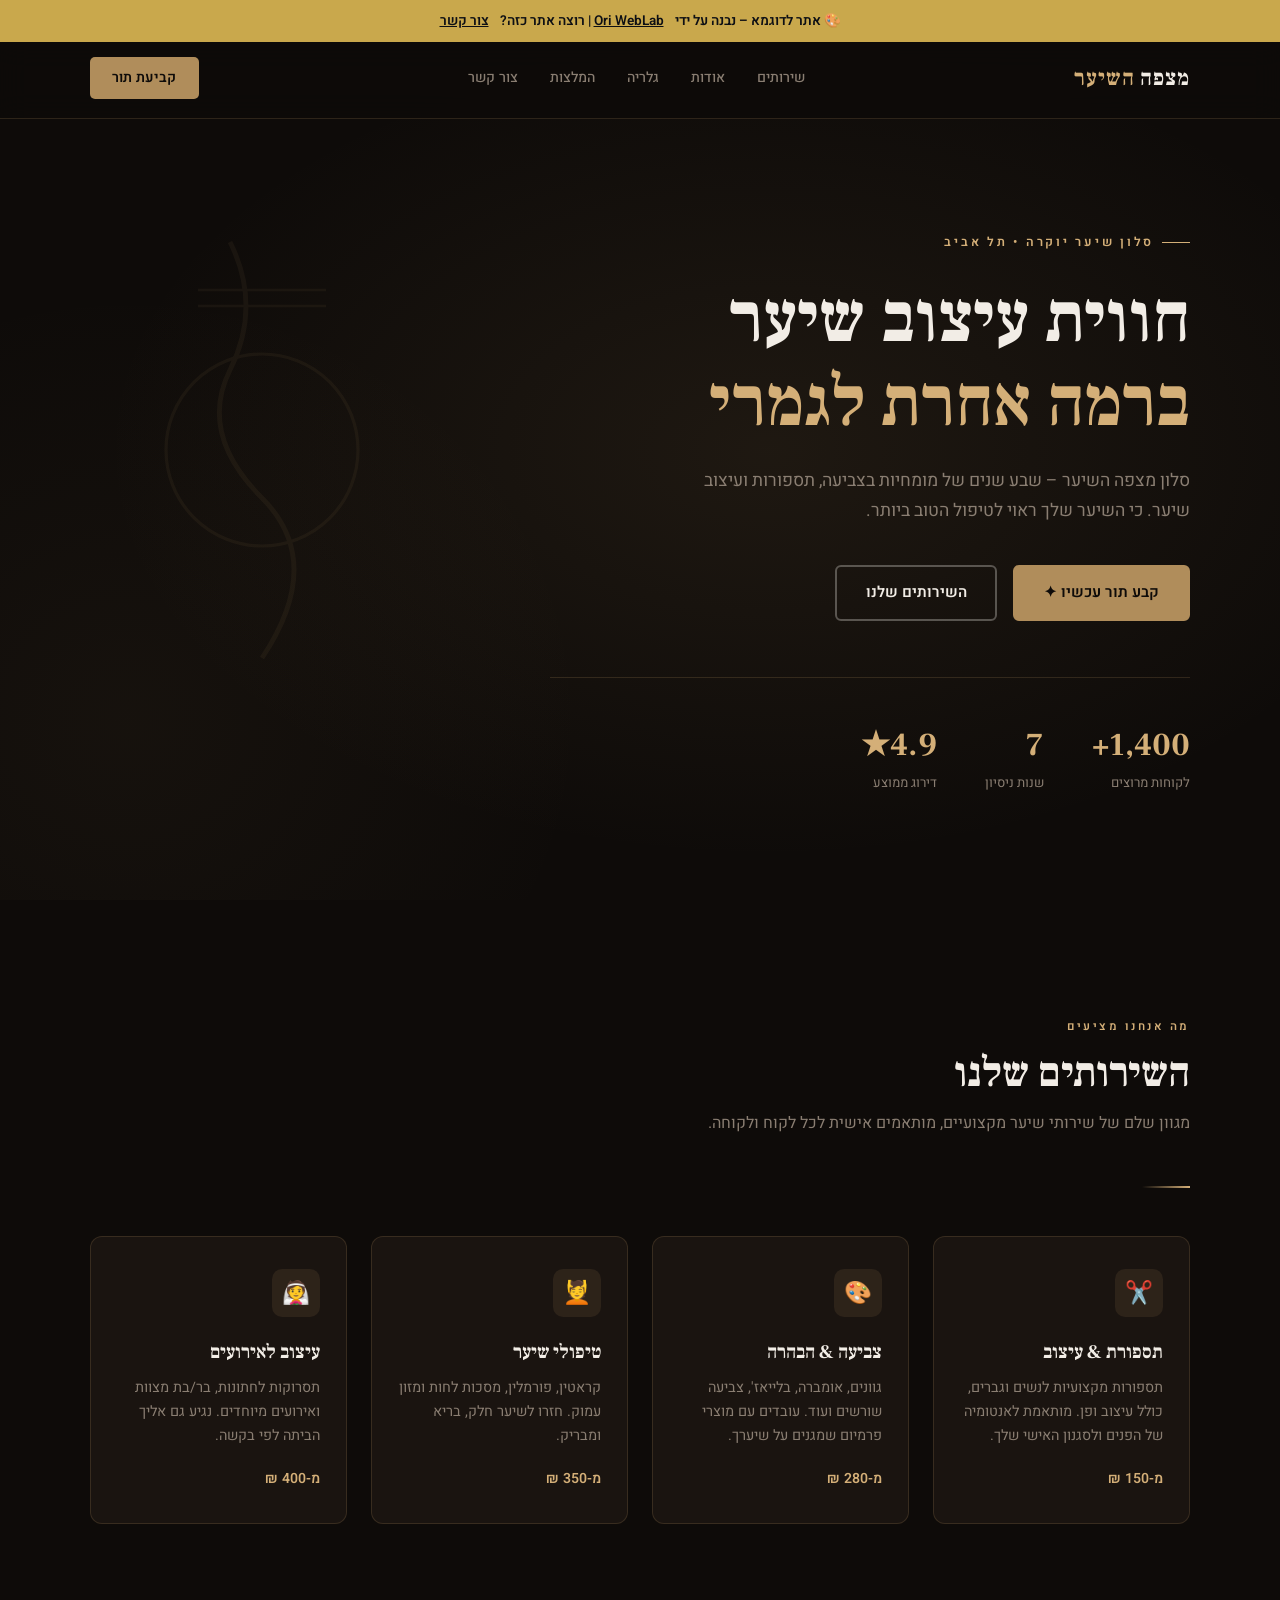
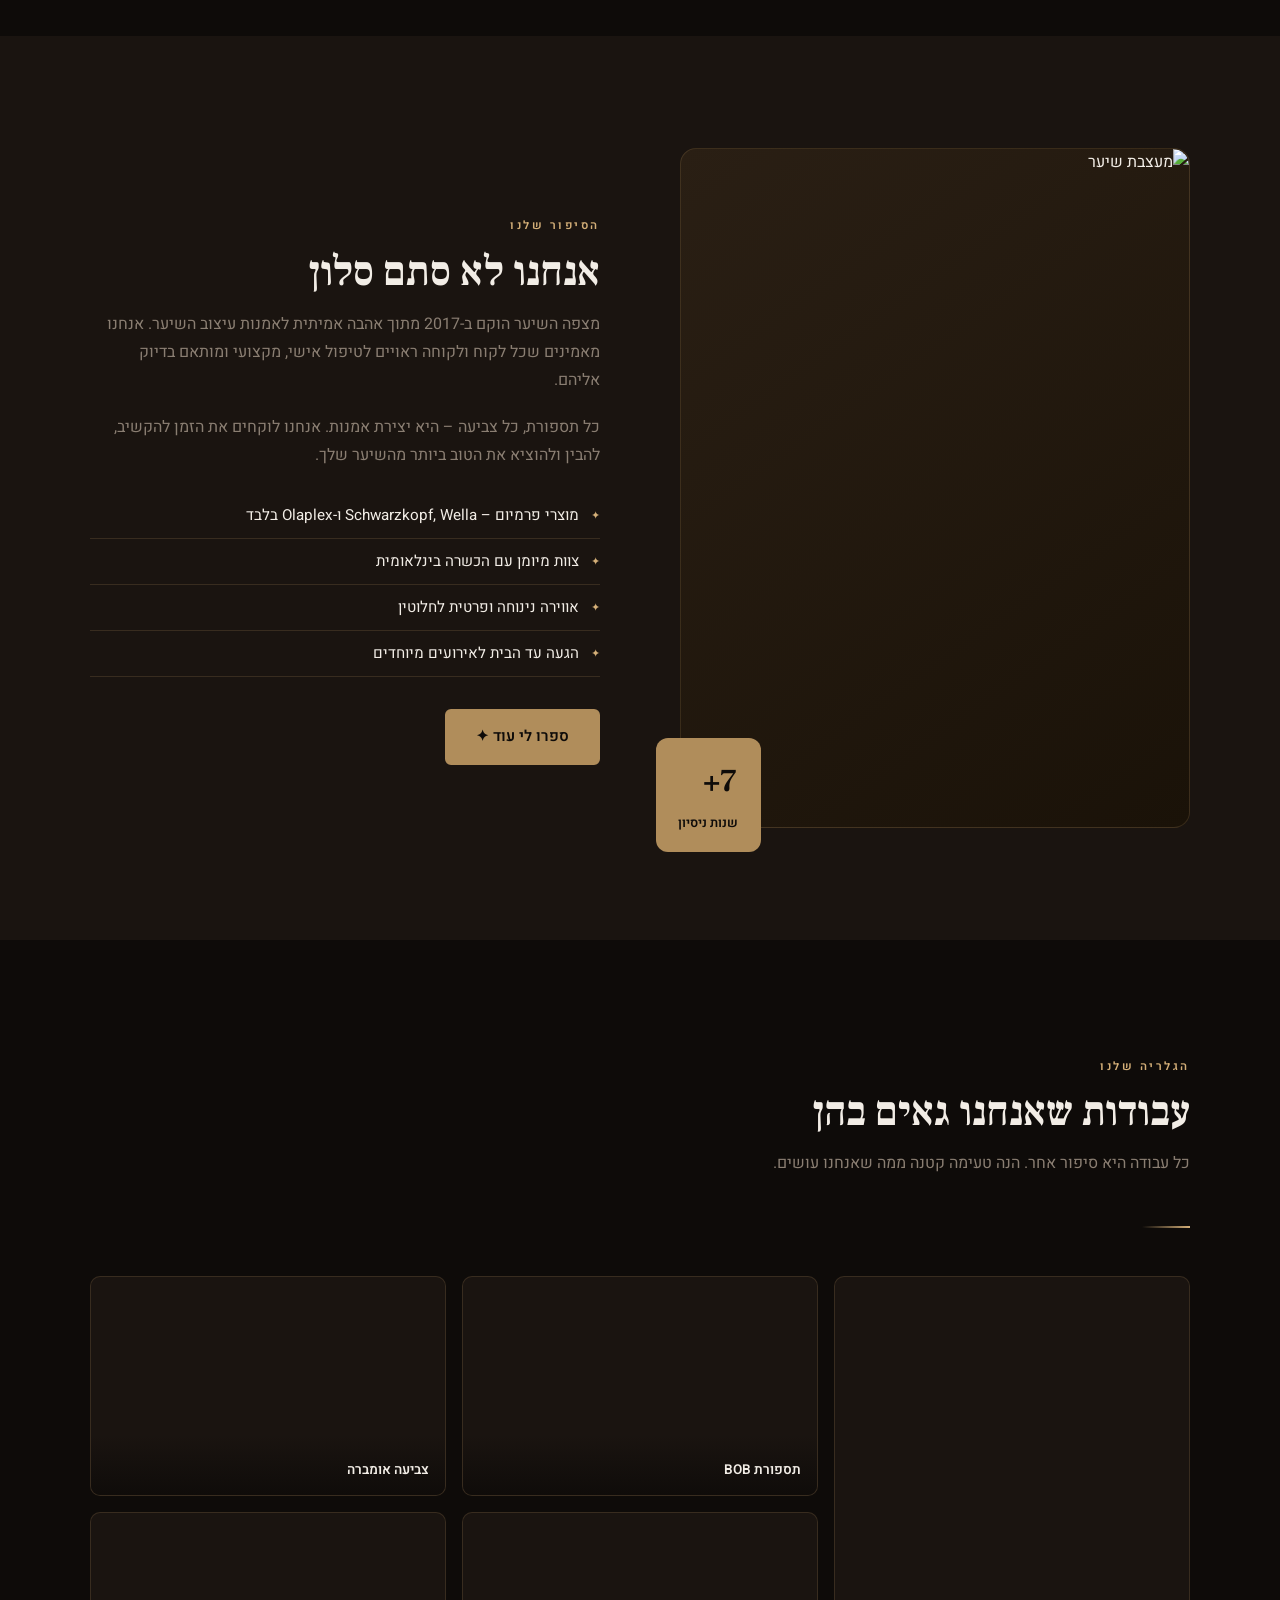
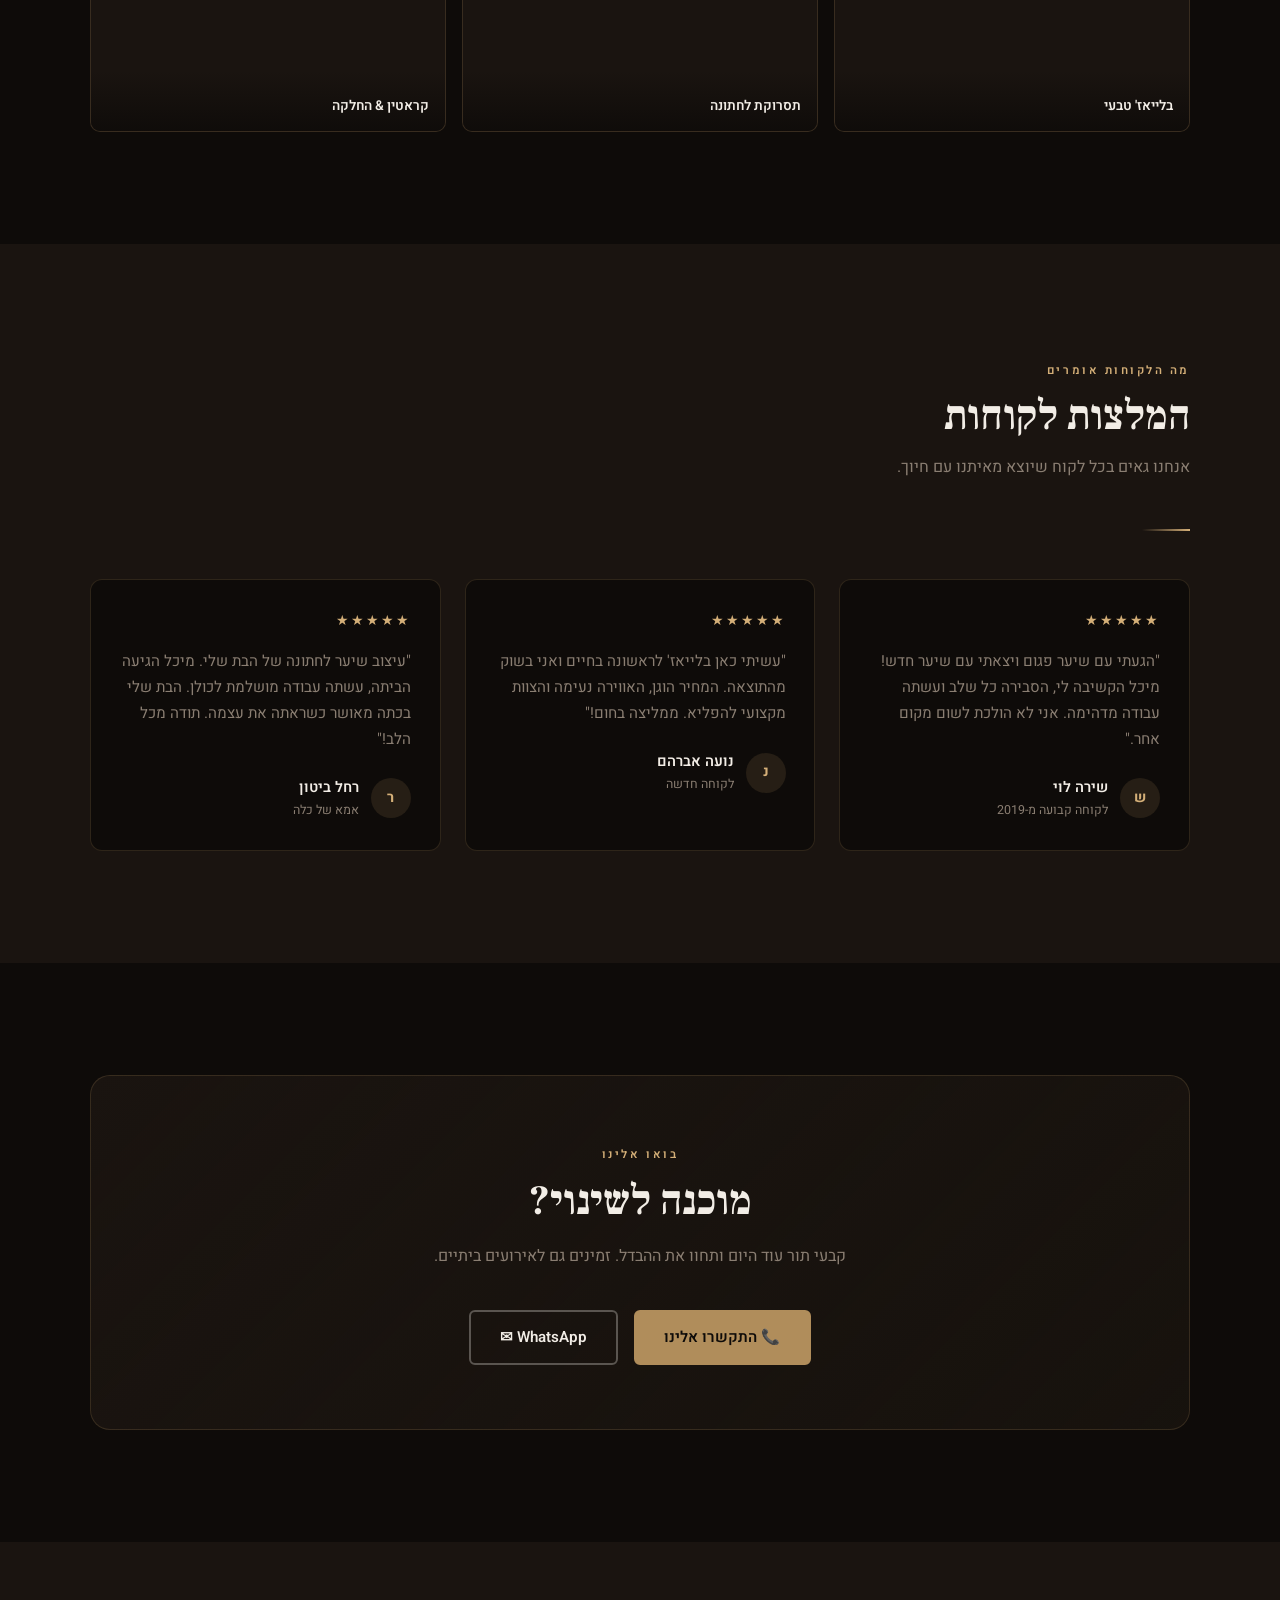
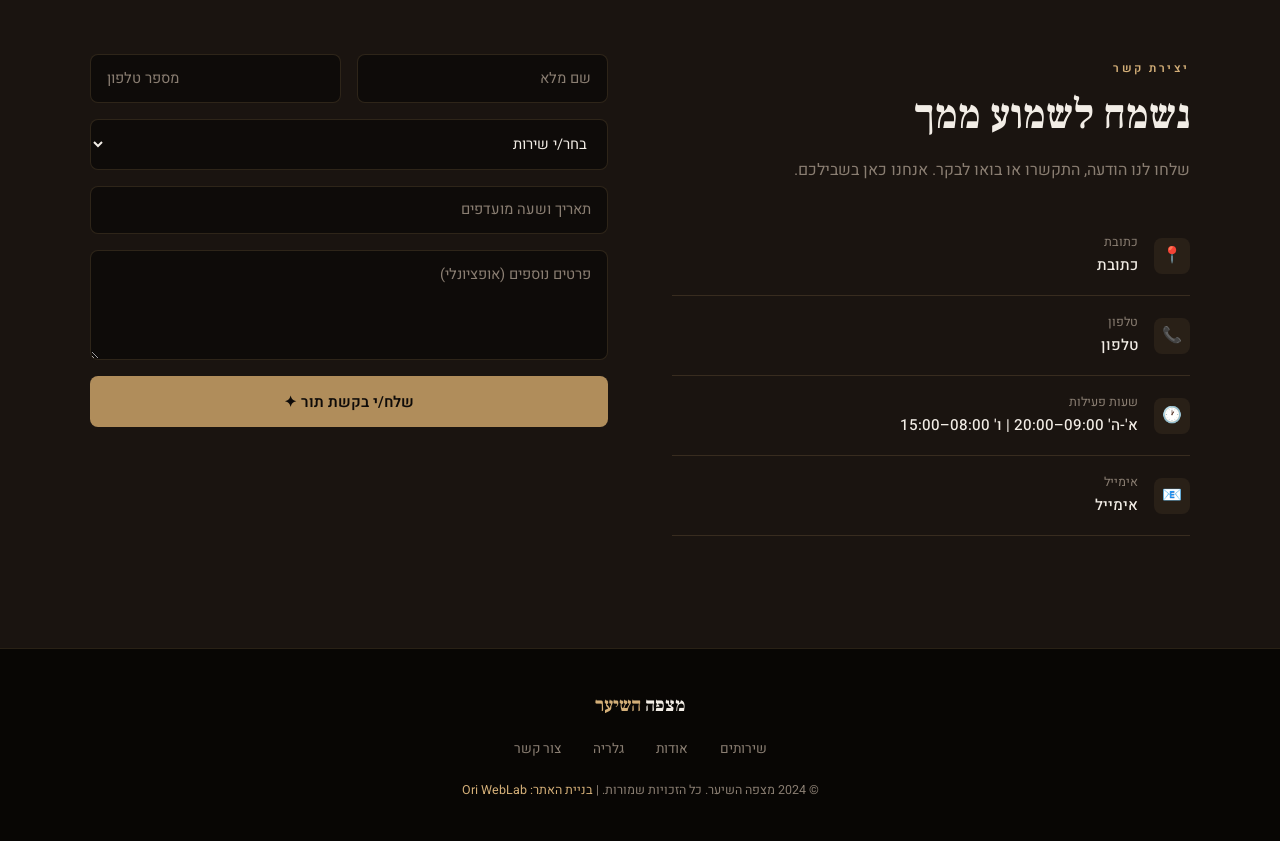
==== commit f9cb04b4: "Remove personal contact info from demo sites Removed phone numbers, addresses, emails and WhatsApp l" ====
--- a/demo-1-mitzpe-hair.html
+++ b/demo-1-mitzpe-hair.html
@@ -626,7 +626,9 @@
       .form-row { grid-template-columns: 1fr; }
       .hero-stats { gap: 1.5rem; flex-wrap: wrap; }
     }
+    #three-canvas { position: absolute; inset: 0; width: 100%; height: 100%; z-index: 1; pointer-events: none; }
   </style>
+  <script src="https://cdnjs.cloudflare.com/ajax/libs/three.js/r128/three.min.js"></script>
 </head>
 <body>
 
@@ -652,6 +654,7 @@
 
 <!-- Hero -->
 <section id="hero">
+  <canvas id="three-canvas"></canvas>
   <div class="hero-bg"></div>
   <svg class="hero-deco" viewBox="0 0 200 300" fill="none" xmlns="http://www.w3.org/2000/svg">
     <path d="M80 20 Q100 60 80 100 Q60 140 100 180 Q140 220 100 280" stroke="#b08d5b" stroke-width="3" fill="none"/>
@@ -857,8 +860,8 @@
       <h2>מוכנה לשינוי?</h2>
       <p>קבעי תור עוד היום ותחוו את ההבדל. זמינים גם לאירועים ביתיים.</p>
       <div class="booking-btns">
-        <a href="tel:050-1234567" class="btn btn-primary">📞 050-123-4567</a>
-        <a href="https://wa.me/972501234567" class="btn btn-outline">WhatsApp ✉</a>
+        <a href="tel:" class="btn btn-primary">📞 התקשרו אלינו</a>
+        <a href="https://wa.me/" class="btn btn-outline">WhatsApp ✉</a>
       </div>
     </div>
   </div>
@@ -876,14 +879,14 @@
           <div class="contact-detail-icon">📍</div>
           <div>
             <div class="contact-detail-label">כתובת</div>
-            <div class="contact-detail-value">רחוב דיזנגוף 88, תל אביב</div>
+            <div class="contact-detail-value">כתובת</div>
           </div>
         </div>
         <div class="contact-detail">
           <div class="contact-detail-icon">📞</div>
           <div>
             <div class="contact-detail-label">טלפון</div>
-            <div class="contact-detail-value">050-123-4567</div>
+            <div class="contact-detail-value">טלפון</div>
           </div>
         </div>
         <div class="contact-detail">
@@ -897,7 +900,7 @@
           <div class="contact-detail-icon">📧</div>
           <div>
             <div class="contact-detail-label">אימייל</div>
-            <div class="contact-detail-value">info@mitzpehair.co.il</div>
+            <div class="contact-detail-value">אימייל</div>
           </div>
         </div>
       </div>
@@ -938,5 +941,58 @@
   </div>
 </footer>
 
+<script>
+// ── מצפה השיער: Luxury Gold Bokeh ──
+(function() {
+  const canvas = document.getElementById('three-canvas');
+  const section = document.getElementById('hero');
+  const renderer = new THREE.WebGLRenderer({ canvas, alpha: true, antialias: true });
+  renderer.setPixelRatio(Math.min(devicePixelRatio, 2));
+  const scene = new THREE.Scene();
+  const camera = new THREE.PerspectiveCamera(50, 1, 0.1, 1000);
+  camera.position.z = 110;
+
+  const COUNT = 20;
+  const bokeh = [];
+
+  for (let i = 0; i < COUNT; i++) {
+    const size = Math.random() * 9 + 3;
+    const geo = new THREE.SphereGeometry(size, 18, 18);
+    const mat = new THREE.MeshBasicMaterial({
+      color: Math.random() > .45 ? '#b08d5b' : '#d4af78',
+      transparent: true, opacity: Math.random() * .09 + .02
+    });
+    const mesh = new THREE.Mesh(geo, mat);
+    mesh.position.set((Math.random()-.5)*170, (Math.random()-.5)*100, (Math.random()-.5)*60);
+    scene.add(mesh);
+    bokeh.push({ mesh, vy: Math.random()*.05+.008, vx: (Math.random()-.5)*.018 });
+  }
+
+  let mx = 0, my = 0;
+  window.addEventListener('mousemove', e => { mx = (e.clientX/innerWidth-.5)*2; my = (e.clientY/innerHeight-.5)*2; });
+
+  function resize() {
+    const w = section.offsetWidth, h = section.offsetHeight;
+    renderer.setSize(w, h); camera.aspect = w/h; camera.updateProjectionMatrix();
+  }
+  resize(); window.addEventListener('resize', resize);
+
+  let cx = 0, cy = 0;
+  function animate() {
+    requestAnimationFrame(animate);
+    bokeh.forEach(b => {
+      b.mesh.position.y += b.vy;
+      b.mesh.position.x += b.vx;
+      if (b.mesh.position.y > 65) b.mesh.position.y = -65;
+      if (Math.abs(b.mesh.position.x) > 95) b.vx *= -1;
+    });
+    cx += (mx*4-cx)*.025; cy += (-my*3-cy)*.025;
+    camera.position.x = cx; camera.position.y = cy; camera.lookAt(0,0,0);
+    renderer.render(scene, camera);
+  }
+  animate();
+})();
+</script>
+
 </body>
 </html>
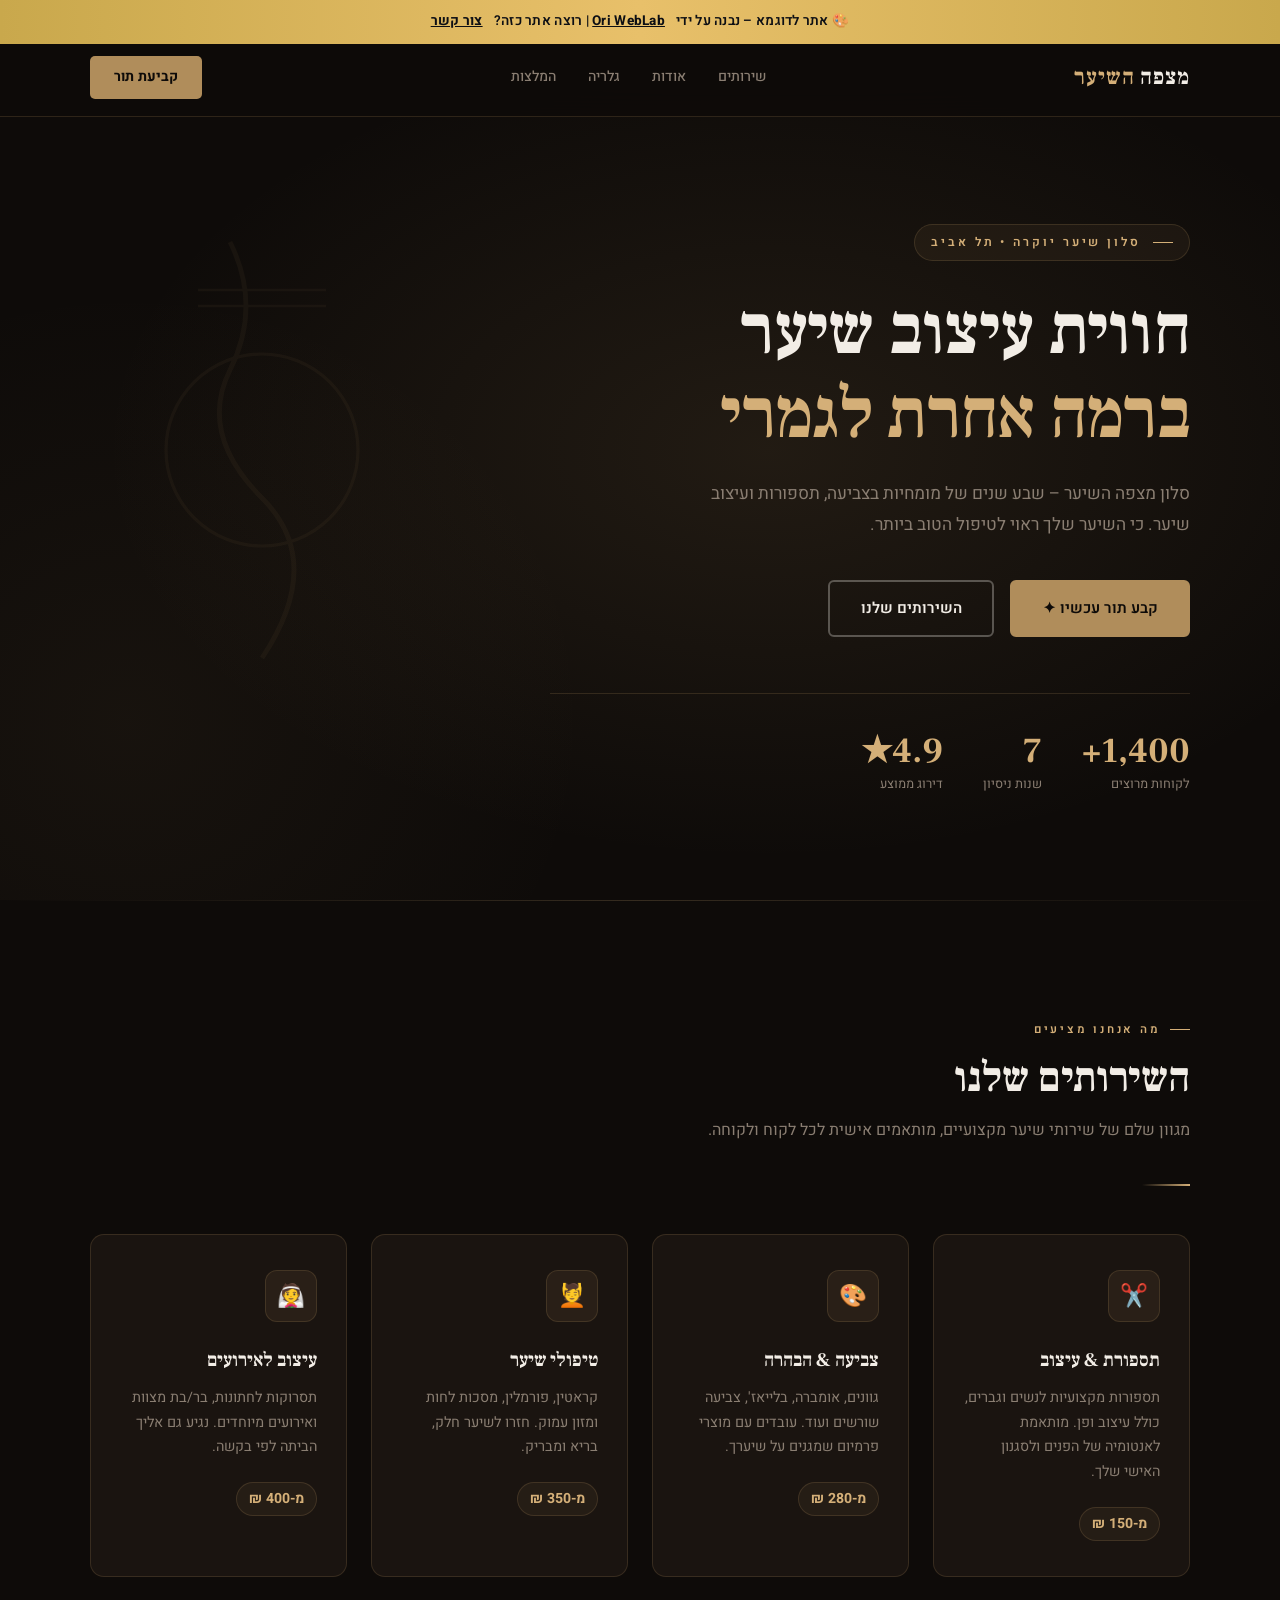
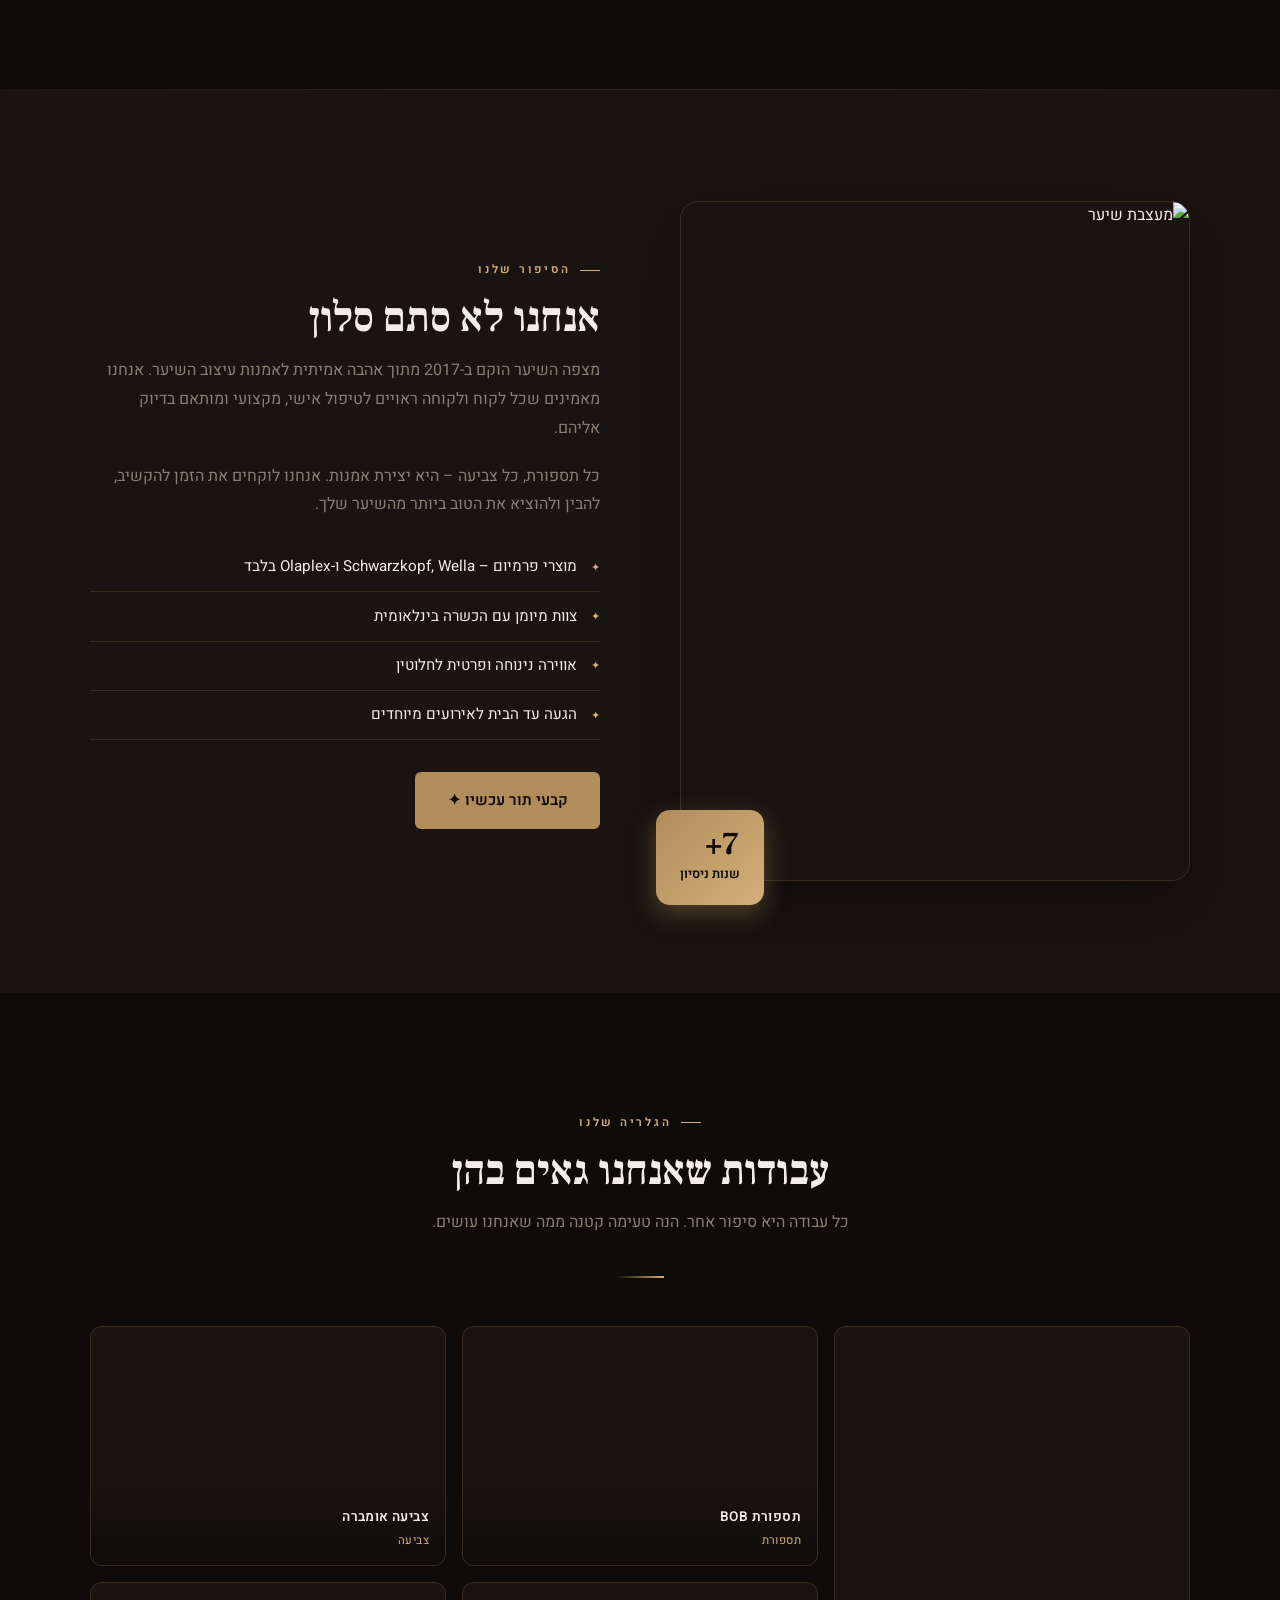
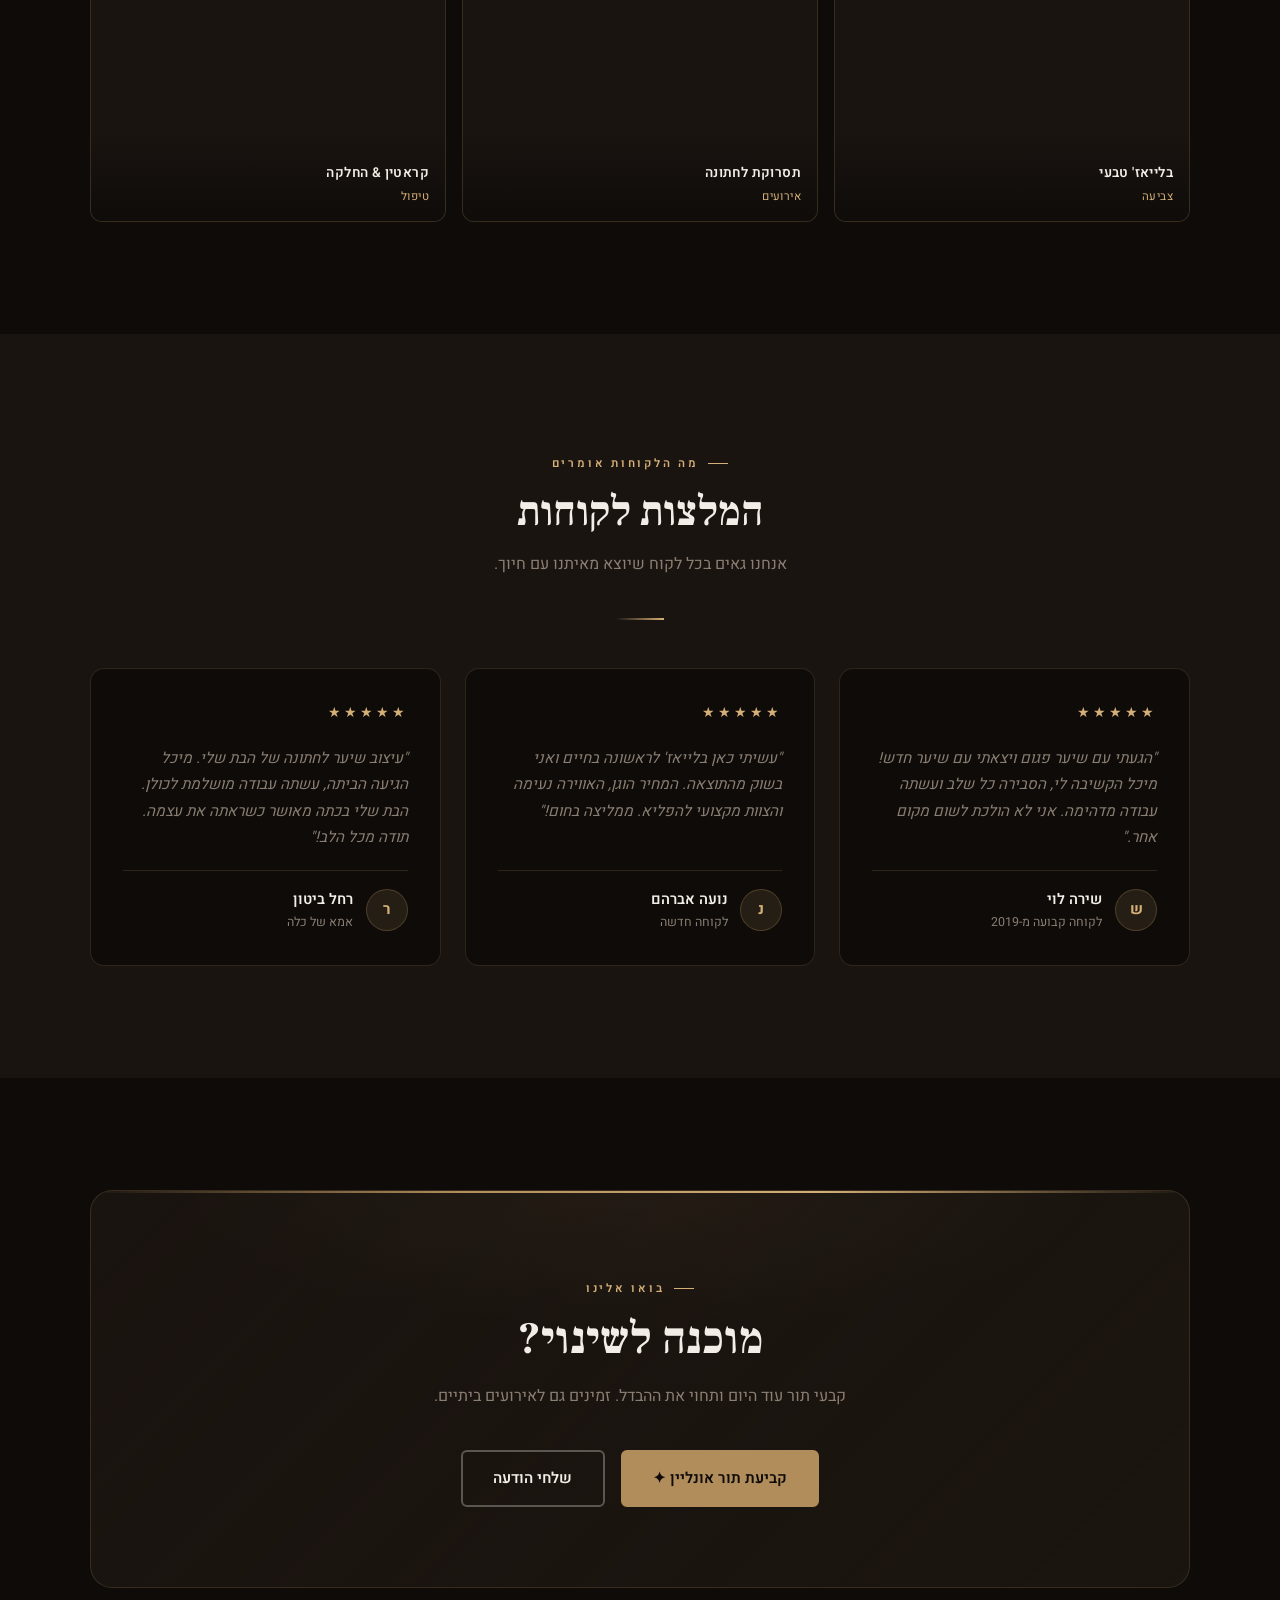
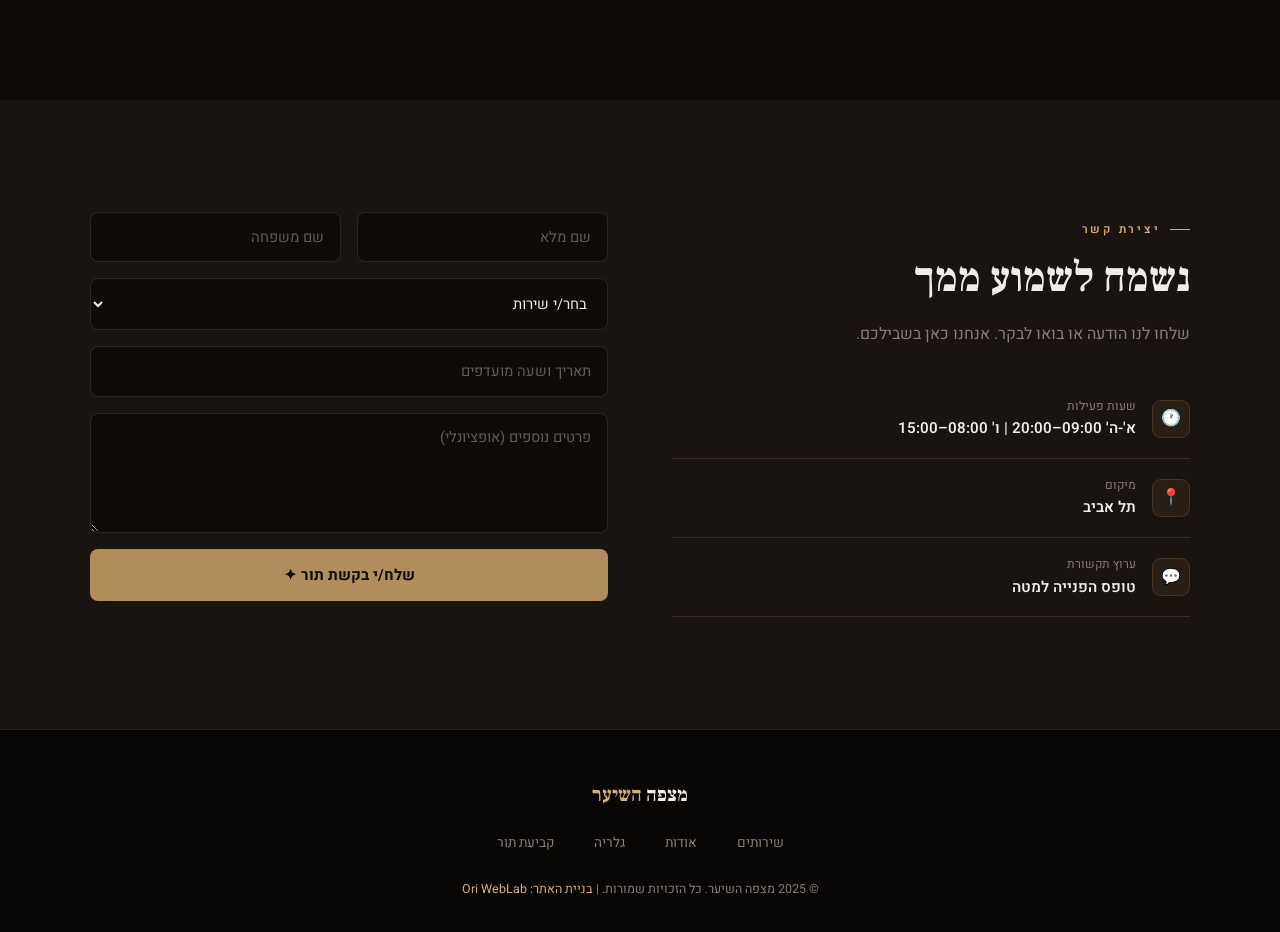
==== commit 98cf96d2: "שדרוג עיצוב אתר ראשי ואתרי דמו, הסרת פרטי קשר מאתרי הדמו Co-Authored-By: Claude Sonnet 4.6 <noreply@" ====
--- a/demo-1-mitzpe-hair.html
+++ b/demo-1-mitzpe-hair.html
@@ -13,6 +13,7 @@
     :root {
       --bg:       #0e0b09;
       --surface:  #1a1410;
+      --surface2: #211a12;
       --accent:   #b08d5b;
       --accent2:  #d4af78;
       --text:     #f2ede6;
@@ -42,21 +43,23 @@
 
     /* ── DEMO BANNER ── */
     .demo-banner {
-      background: #C9A84C;
+      background: linear-gradient(90deg, #C9A84C, #e8c06a, #C9A84C);
       color: #0D0F14;
       text-align: center;
-      padding: 0.6rem 1rem;
+      padding: 0.65rem 1rem;
       font-family: 'Heebo', sans-serif;
       font-size: 0.85rem;
       font-weight: 600;
       position: fixed;
       top: 0; left: 0; right: 0;
       z-index: 9999;
+      letter-spacing: 0.02em;
     }
     .demo-banner a {
       color: #0D0F14;
       text-decoration: underline;
       margin-right: 0.5rem;
+      font-weight: 700;
     }
 
     /* ── NAV ── */
@@ -64,11 +67,14 @@
       position: fixed;
       top: 38px; right: 0; left: 0;
       z-index: 100;
-      padding: 1.2rem 0;
-      background: rgba(14,11,9,0.85);
-      backdrop-filter: blur(14px);
+      padding: 1.1rem 0;
+      background: rgba(14,11,9,0.88);
+      backdrop-filter: blur(18px);
+      -webkit-backdrop-filter: blur(18px);
       border-bottom: 1px solid var(--border);
-    }
+      transition: background 0.3s;
+    }
+    nav.scrolled { background: rgba(14,11,9,0.97); }
     .nav-inner {
       display: flex;
       align-items: center;
@@ -81,27 +87,38 @@
       letter-spacing: 0.04em;
     }
     .nav-logo span { color: var(--accent2); }
-    .nav-links {
-      display: flex;
-      gap: 2rem;
-    }
+    .nav-links { display: flex; gap: 2rem; }
     .nav-links a {
       font-size: 0.88rem;
       font-weight: 500;
       color: var(--muted);
       transition: color 0.25s;
+      position: relative;
+    }
+    .nav-links a::after {
+      content: '';
+      position: absolute;
+      bottom: -3px; right: 0;
+      width: 0; height: 1px;
+      background: var(--accent2);
+      transition: width 0.3s ease;
     }
     .nav-links a:hover { color: var(--text); }
+    .nav-links a:hover::after { width: 100%; }
     .nav-btn {
       background: var(--accent);
       color: var(--bg);
-      padding: 0.55rem 1.4rem;
+      padding: 0.6rem 1.5rem;
       border-radius: 5px;
-      font-weight: 600;
+      font-weight: 700;
       font-size: 0.88rem;
-      transition: background 0.25s, transform 0.25s;
-    }
-    .nav-btn:hover { background: var(--accent2); transform: translateY(-1px); }
+      transition: background 0.25s, transform 0.25s, box-shadow 0.25s;
+    }
+    .nav-btn:hover {
+      background: var(--accent2);
+      transform: translateY(-1px);
+      box-shadow: 0 4px 16px rgba(176,141,91,0.35);
+    }
 
     /* ── HERO ── */
     #hero {
@@ -111,7 +128,9 @@
       padding-top: 120px;
       position: relative;
       overflow: hidden;
-      background-image: linear-gradient(rgba(14,11,9,0.78), rgba(14,11,9,0.78)), url('https://images.unsplash.com/photo-1522337360826-9812f43fa3fa?auto=format&fit=crop&w=1600&q=80');
+      background-image:
+        linear-gradient(rgba(14,11,9,0.75), rgba(14,11,9,0.75)),
+        url('https://images.unsplash.com/photo-1522337360826-9812f43fa3fa?auto=format&fit=crop&w=1600&q=80');
       background-size: cover;
       background-position: center;
     }
@@ -120,18 +139,18 @@
       position: absolute;
       inset: 0;
       background:
-        radial-gradient(ellipse 80% 70% at 60% 50%, rgba(176,141,91,0.1) 0%, transparent 65%),
-        radial-gradient(ellipse 60% 80% at 10% 80%, rgba(176,141,91,0.05) 0%, transparent 60%);
-    }
-
-    /* Decorative scissors SVG */
+        radial-gradient(ellipse 80% 70% at 60% 50%, rgba(176,141,91,0.12) 0%, transparent 65%),
+        radial-gradient(ellipse 60% 80% at 10% 80%, rgba(176,141,91,0.06) 0%, transparent 60%);
+    }
+
     .hero-deco {
       position: absolute;
       left: 8%;
       top: 50%;
       transform: translateY(-50%);
-      opacity: 0.07;
+      opacity: 0.06;
       width: 320px;
+      pointer-events: none;
     }
 
     .hero-content {
@@ -143,38 +162,46 @@
     .hero-tag {
       display: inline-flex;
       align-items: center;
-      gap: 0.5rem;
-      font-size: 0.78rem;
+      gap: 0.75rem;
+      font-size: 0.76rem;
       font-weight: 600;
-      letter-spacing: 0.22em;
+      letter-spacing: 0.24em;
       text-transform: uppercase;
       color: var(--accent2);
-      margin-bottom: 1.5rem;
+      margin-bottom: 1.8rem;
+      background: rgba(176,141,91,0.08);
+      border: 1px solid rgba(176,141,91,0.2);
+      padding: 0.45rem 1rem;
+      border-radius: 30px;
     }
     .hero-tag::before {
       content: '';
       display: block;
-      width: 28px;
+      width: 20px;
       height: 1px;
       background: var(--accent2);
+      flex-shrink: 0;
     }
 
     .hero-title {
-      font-size: clamp(2.8rem, 5.5vw, 4.5rem);
+      font-size: clamp(2.8rem, 5.5vw, 4.8rem);
       font-weight: 700;
       margin-bottom: 1.2rem;
       color: var(--text);
+      letter-spacing: -0.01em;
     }
     .hero-title em {
       font-style: normal;
       color: var(--accent2);
+      position: relative;
     }
 
     .hero-sub {
-      font-size: 1.1rem;
+      font-size: 1.08rem;
       color: var(--muted);
       margin-bottom: 2.5rem;
       max-width: 500px;
+      line-height: 1.8;
     }
 
     .hero-btns {
@@ -186,7 +213,7 @@
       display: inline-flex;
       align-items: center;
       gap: 0.5rem;
-      padding: 0.8rem 1.8rem;
+      padding: 0.85rem 1.9rem;
       border-radius: 6px;
       font-family: 'Heebo', sans-serif;
       font-weight: 600;
@@ -203,7 +230,7 @@
     .btn-primary:hover {
       background: var(--accent2);
       border-color: var(--accent2);
-      box-shadow: 0 0 24px rgba(176,141,91,0.4);
+      box-shadow: 0 0 32px rgba(176,141,91,0.45);
       transform: translateY(-2px);
     }
     .btn-outline {
@@ -219,34 +246,55 @@
 
     .hero-stats {
       display: flex;
-      gap: 3rem;
+      gap: 2.5rem;
       margin-top: 3.5rem;
       padding-top: 2.5rem;
       border-top: 1px solid var(--border);
+      flex-wrap: wrap;
     }
     .stat-number {
       font-family: 'Frank Ruhl Libre', serif;
-      font-size: 2rem;
+      font-size: 2.2rem;
       font-weight: 700;
       color: var(--accent2);
+      line-height: 1;
     }
     .stat-label {
-      font-size: 0.82rem;
+      font-size: 0.8rem;
       color: var(--muted);
-    }
-
-    /* ── SERVICES ── */
-    #services {
-      padding: 7rem 0;
-    }
+      margin-top: 0.3rem;
+    }
+
+    /* ── REVEAL ANIMATION ── */
+    .reveal {
+      opacity: 0;
+      transform: translateY(28px);
+      transition: opacity 0.7s ease, transform 0.7s ease;
+    }
+    .reveal.visible { opacity: 1; transform: translateY(0); }
+    .reveal-d1 { transition-delay: 0.1s; }
+    .reveal-d2 { transition-delay: 0.2s; }
+    .reveal-d3 { transition-delay: 0.3s; }
+    .reveal-d4 { transition-delay: 0.4s; }
+
+    /* ── SECTION SHARED ── */
     .section-label {
-      display: inline-block;
+      display: inline-flex;
+      align-items: center;
+      gap: 0.6rem;
       font-size: 0.72rem;
       font-weight: 600;
-      letter-spacing: 0.22em;
+      letter-spacing: 0.24em;
       text-transform: uppercase;
       color: var(--accent2);
-      margin-bottom: 0.75rem;
+      margin-bottom: 0.9rem;
+    }
+    .section-label::before {
+      content: '';
+      display: block;
+      width: 20px; height: 1px;
+      background: var(--accent2);
+      flex-shrink: 0;
     }
     .section-title {
       font-size: clamp(1.8rem, 3.5vw, 2.6rem);
@@ -257,7 +305,8 @@
       font-size: 1rem;
       color: var(--muted);
       max-width: 520px;
-      margin-bottom: 3rem;
+      margin-bottom: 2.5rem;
+      line-height: 1.75;
     }
     .gold-line {
       width: 48px;
@@ -266,6 +315,20 @@
       margin-bottom: 3rem;
     }
 
+    /* ── SERVICES ── */
+    #services {
+      padding: 7rem 0;
+      position: relative;
+    }
+    #services::before {
+      content: '';
+      position: absolute;
+      top: 0; right: 0; left: 0;
+      height: 1px;
+      background: linear-gradient(to left, transparent, var(--accent2), transparent);
+      opacity: 0.2;
+    }
+
     .services-grid {
       display: grid;
       grid-template-columns: repeat(auto-fit, minmax(240px, 1fr));
@@ -274,49 +337,77 @@
     .service-card {
       background: var(--surface);
       border: 1px solid var(--border);
+      border-radius: 14px;
+      padding: 2.2rem 1.8rem;
+      transition: border-color 0.3s, transform 0.3s, box-shadow 0.3s;
+      position: relative;
+      overflow: hidden;
+    }
+    .service-card::after {
+      content: '';
+      position: absolute;
+      bottom: 0; right: 0; left: 0;
+      height: 2px;
+      background: linear-gradient(to right, var(--accent), var(--accent2), transparent);
+      transform: scaleX(0);
+      transform-origin: right;
+      transition: transform 0.35s ease;
+    }
+    .service-card:hover {
+      border-color: rgba(176,141,91,0.4);
+      transform: translateY(-5px);
+      box-shadow: 0 16px 48px rgba(0,0,0,0.35), 0 0 0 1px rgba(176,141,91,0.1);
+    }
+    .service-card:hover::after { transform: scaleX(1); }
+    .service-icon {
+      width: 52px;
+      height: 52px;
       border-radius: 12px;
-      padding: 2rem 1.6rem;
-      transition: border-color 0.3s, transform 0.3s, box-shadow 0.3s;
-    }
-    .service-card:hover {
-      border-color: var(--accent);
-      transform: translateY(-4px);
-      box-shadow: 0 12px 40px rgba(176,141,91,0.12);
-    }
-    .service-icon {
-      width: 48px;
-      height: 48px;
-      border-radius: 10px;
-      background: rgba(176,141,91,0.12);
+      background: rgba(176,141,91,0.1);
+      border: 1px solid rgba(176,141,91,0.2);
       display: flex;
       align-items: center;
       justify-content: center;
-      margin-bottom: 1.2rem;
+      margin-bottom: 1.4rem;
       font-size: 1.4rem;
     }
     .service-name {
       font-family: 'Frank Ruhl Libre', serif;
       font-size: 1.2rem;
       font-weight: 700;
-      margin-bottom: 0.5rem;
+      margin-bottom: 0.6rem;
       color: var(--text);
     }
     .service-desc {
       font-size: 0.9rem;
       color: var(--muted);
-      line-height: 1.65;
+      line-height: 1.7;
     }
     .service-price {
-      margin-top: 1.2rem;
+      margin-top: 1.4rem;
       font-size: 0.88rem;
-      font-weight: 600;
+      font-weight: 700;
       color: var(--accent2);
+      background: rgba(176,141,91,0.08);
+      display: inline-block;
+      padding: 0.25rem 0.75rem;
+      border-radius: 20px;
+      border: 1px solid rgba(176,141,91,0.2);
     }
 
     /* ── ABOUT ── */
     #about {
       padding: 7rem 0;
       background: var(--surface);
+      position: relative;
+    }
+    #about::before {
+      content: '';
+      position: absolute;
+      top: 0; right: 0; left: 0;
+      height: 1px;
+      background: linear-gradient(to left, transparent, var(--accent2), transparent);
+      opacity: 0.15;
     }
     .about-grid {
       display: grid;
@@ -324,61 +415,36 @@
       gap: 5rem;
       align-items: center;
     }
-    .about-visual {
-      position: relative;
-    }
+    .about-visual { position: relative; }
     .about-box {
       aspect-ratio: 3/4;
-      border-radius: 16px;
-      background: linear-gradient(145deg, #2a1f14 0%, #1a1208 100%);
+      border-radius: 18px;
+      overflow: hidden;
       border: 1px solid var(--border);
-      display: flex;
-      flex-direction: column;
-      align-items: center;
-      justify-content: center;
-      gap: 1rem;
-      overflow: hidden;
-    }
-    .about-box-inner {
-      text-align: center;
-      padding: 2rem;
-    }
-    .about-svg {
-      width: 80px;
-      opacity: 0.35;
-      margin-bottom: 1rem;
-    }
-    .about-box-title {
-      font-family: 'Frank Ruhl Libre', serif;
-      font-size: 1.6rem;
-      color: var(--accent2);
-      margin-bottom: 0.4rem;
-    }
-    .about-box-sub {
-      color: var(--muted);
-      font-size: 0.88rem;
+      box-shadow: 0 24px 60px rgba(0,0,0,0.4);
     }
     .about-badge {
       position: absolute;
       bottom: -1.5rem;
       left: -1.5rem;
-      background: var(--accent);
+      background: linear-gradient(135deg, var(--accent), var(--accent2));
       color: var(--bg);
-      border-radius: 12px;
-      padding: 1rem 1.4rem;
+      border-radius: 14px;
+      padding: 1.1rem 1.5rem;
       font-weight: 700;
       font-family: 'Frank Ruhl Libre', serif;
-    }
-    .badge-num { font-size: 2rem; display: block; }
-    .badge-txt { font-size: 0.8rem; font-family: 'Heebo', sans-serif; font-weight: 600; }
+      box-shadow: 0 8px 24px rgba(176,141,91,0.4);
+    }
+    .badge-num { font-size: 2rem; display: block; line-height: 1; }
+    .badge-txt { font-size: 0.8rem; font-family: 'Heebo', sans-serif; font-weight: 600; margin-top: 0.2rem; }
     .about-text h2 { margin-bottom: 0.75rem; }
-    .about-text p { color: var(--muted); margin-bottom: 1.2rem; line-height: 1.75; }
+    .about-text p { color: var(--muted); margin-bottom: 1.2rem; line-height: 1.8; }
     .about-list { margin: 1.5rem 0 2rem; }
     .about-list li {
       display: flex;
       align-items: center;
-      gap: 0.75rem;
-      padding: 0.6rem 0;
+      gap: 0.9rem;
+      padding: 0.7rem 0;
       border-bottom: 1px solid var(--border);
       font-size: 0.95rem;
       color: var(--text);
@@ -397,19 +463,22 @@
     .gallery-grid {
       display: grid;
       grid-template-columns: repeat(3, 1fr);
-      grid-template-rows: 220px 220px;
+      grid-template-rows: 240px 240px;
       gap: 1rem;
     }
     .gallery-item {
-      border-radius: 10px;
+      border-radius: 12px;
       overflow: hidden;
       position: relative;
       background: var(--surface);
       border: 1px solid var(--border);
       cursor: pointer;
-      transition: transform 0.3s, box-shadow 0.3s;
-    }
-    .gallery-item:hover { transform: scale(1.02); box-shadow: 0 12px 40px rgba(0,0,0,0.4); }
+      transition: transform 0.35s ease, box-shadow 0.35s ease;
+    }
+    .gallery-item:hover {
+      transform: scale(1.02);
+      box-shadow: 0 16px 48px rgba(0,0,0,0.5), 0 0 0 1px rgba(176,141,91,0.2);
+    }
     .gallery-item:first-child {
       grid-column: 1;
       grid-row: 1 / 3;
@@ -417,30 +486,32 @@
     .gallery-fill {
       width: 100%;
       height: 100%;
-      display: flex;
-      align-items: center;
-      justify-content: center;
-      flex-direction: column;
-      gap: 0.5rem;
-    }
-    .gallery-fill-1 { background-image: url('https://images.unsplash.com/photo-1522338242992-e1a54906a8da?auto=format&fit=crop&w=600&q=80'); background-size:cover; background-position:center; }
-    .gallery-fill-2 { background-image: url('https://images.unsplash.com/photo-1605497788044-5a32c7078486?auto=format&fit=crop&w=600&q=80'); background-size:cover; background-position:center; }
-    .gallery-fill-3 { background-image: url('https://images.unsplash.com/photo-1562322140-8baeececf3df?auto=format&fit=crop&w=600&q=80'); background-size:cover; background-position:center; }
-    .gallery-fill-4 { background-image: url('https://images.unsplash.com/photo-1595476108010-b4d1f102b1b1?auto=format&fit=crop&w=600&q=80'); background-size:cover; background-position:center; }
-    .gallery-fill-5 { background-image: url('https://images.unsplash.com/photo-1492106087820-71f1a00d2b11?auto=format&fit=crop&w=600&q=80'); background-size:cover; background-position:center; }
-    .gallery-icon { display: none; }
+      background-size: cover;
+      background-position: center;
+      transition: transform 0.5s ease;
+    }
+    .gallery-item:hover .gallery-fill { transform: scale(1.05); }
+    .gallery-fill-1 { background-image: url('https://images.unsplash.com/photo-1522338242992-e1a54906a8da?auto=format&fit=crop&w=600&q=80'); }
+    .gallery-fill-2 { background-image: url('https://images.unsplash.com/photo-1605497788044-5a32c7078486?auto=format&fit=crop&w=600&q=80'); }
+    .gallery-fill-3 { background-image: url('https://images.unsplash.com/photo-1562322140-8baeececf3df?auto=format&fit=crop&w=600&q=80'); }
+    .gallery-fill-4 { background-image: url('https://images.unsplash.com/photo-1595476108010-b4d1f102b1b1?auto=format&fit=crop&w=600&q=80'); }
+    .gallery-fill-5 { background-image: url('https://images.unsplash.com/photo-1492106087820-71f1a00d2b11?auto=format&fit=crop&w=600&q=80'); }
     .gallery-label {
       position: absolute;
       bottom: 0; left: 0; right: 0;
-      background: linear-gradient(to top, rgba(14,11,9,0.9), transparent);
-      padding: 1.5rem 1rem 0.8rem;
+      background: linear-gradient(to top, rgba(14,11,9,0.92), transparent);
+      padding: 2rem 1rem 0.9rem;
       font-size: 0.85rem;
       font-weight: 600;
       color: var(--text);
-    }
-    .gallery-icon {
-      font-size: 2.5rem;
-      opacity: 0.4;
+      letter-spacing: 0.03em;
+    }
+    .gallery-label span {
+      display: block;
+      font-size: 0.72rem;
+      color: var(--accent2);
+      font-weight: 400;
+      margin-top: 0.15rem;
     }
 
     /* ── TESTIMONIALS ── */
@@ -456,58 +527,100 @@
     .testimonial-card {
       background: var(--bg);
       border: 1px solid var(--border);
-      border-radius: 12px;
-      padding: 1.8rem;
-      transition: border-color 0.3s;
-    }
-    .testimonial-card:hover { border-color: var(--accent); }
+      border-radius: 14px;
+      padding: 2rem;
+      transition: border-color 0.3s, transform 0.3s, box-shadow 0.3s;
+      display: flex;
+      flex-direction: column;
+      gap: 1.2rem;
+    }
+    .testimonial-card:hover {
+      border-color: rgba(176,141,91,0.4);
+      transform: translateY(-4px);
+      box-shadow: 0 16px 40px rgba(0,0,0,0.3);
+    }
     .stars {
       color: var(--accent2);
       font-size: 0.9rem;
-      margin-bottom: 1rem;
-      letter-spacing: 2px;
+      letter-spacing: 3px;
     }
     .testimonial-text {
       color: var(--muted);
       font-size: 0.95rem;
-      line-height: 1.7;
-      margin-bottom: 1.4rem;
+      line-height: 1.75;
+      font-style: italic;
+      flex: 1;
     }
     .testimonial-author {
       display: flex;
       align-items: center;
-      gap: 0.75rem;
+      gap: 0.8rem;
+      padding-top: 1rem;
+      border-top: 1px solid var(--border);
     }
     .avatar {
-      width: 40px;
-      height: 40px;
+      width: 42px; height: 42px;
       border-radius: 50%;
       background: rgba(176,141,91,0.15);
+      border: 1px solid rgba(176,141,91,0.3);
       display: flex;
       align-items: center;
       justify-content: center;
       font-weight: 700;
-      font-size: 0.9rem;
+      font-size: 0.95rem;
       color: var(--accent2);
       flex-shrink: 0;
     }
     .author-name { font-weight: 600; font-size: 0.92rem; }
     .author-role { font-size: 0.78rem; color: var(--muted); }
 
-    /* ── BOOKING ── */
-    #booking {
-      padding: 7rem 0;
-    }
+    /* ── BOOKING CTA ── */
+    #booking { padding: 7rem 0; }
     .booking-box {
-      background: linear-gradient(135deg, var(--surface) 0%, rgba(176,141,91,0.06) 100%);
+      background: linear-gradient(135deg, var(--surface) 0%, rgba(176,141,91,0.08) 100%);
       border: 1px solid var(--border);
-      border-radius: 20px;
-      padding: 4rem 3rem;
+      border-radius: 22px;
+      padding: 5rem 3rem;
       text-align: center;
-    }
-    .booking-box h2 { margin-bottom: 1rem; font-size: clamp(1.8rem, 3.5vw, 2.6rem); }
-    .booking-box p { color: var(--muted); margin-bottom: 2.5rem; max-width: 460px; margin-inline: auto; }
-    .booking-btns { display: flex; gap: 1rem; justify-content: center; flex-wrap: wrap; }
+      position: relative;
+      overflow: hidden;
+    }
+    .booking-box::before {
+      content: '';
+      position: absolute;
+      top: -1px; left: 0; right: 0;
+      height: 3px;
+      background: linear-gradient(to right, transparent, var(--accent), var(--accent2), transparent);
+    }
+    .booking-box::after {
+      content: '';
+      position: absolute;
+      inset: 0;
+      background: radial-gradient(ellipse 60% 50% at 50% 0%, rgba(176,141,91,0.06) 0%, transparent 70%);
+      pointer-events: none;
+    }
+    .booking-box h2 {
+      margin-bottom: 1rem;
+      font-size: clamp(1.8rem, 3.5vw, 2.8rem);
+      position: relative;
+      z-index: 1;
+    }
+    .booking-box p {
+      color: var(--muted);
+      margin-bottom: 2.5rem;
+      max-width: 460px;
+      margin-inline: auto;
+      position: relative;
+      z-index: 1;
+    }
+    .booking-btns {
+      display: flex;
+      gap: 1rem;
+      justify-content: center;
+      flex-wrap: wrap;
+      position: relative;
+      z-index: 1;
+    }
 
     /* ── CONTACT ── */
     #contact {
@@ -521,28 +634,27 @@
       align-items: start;
     }
     .contact-info h2 { margin-bottom: 1rem; }
-    .contact-info p { color: var(--muted); margin-bottom: 2rem; }
+    .contact-info p { color: var(--muted); margin-bottom: 2rem; line-height: 1.75; }
     .contact-detail {
       display: flex;
       align-items: center;
       gap: 1rem;
       padding: 1rem 0;
       border-bottom: 1px solid var(--border);
-      font-size: 0.95rem;
     }
     .contact-detail-icon {
-      width: 36px;
-      height: 36px;
-      border-radius: 8px;
+      width: 38px; height: 38px;
+      border-radius: 9px;
       background: rgba(176,141,91,0.1);
+      border: 1px solid var(--border);
       display: flex;
       align-items: center;
       justify-content: center;
       flex-shrink: 0;
       font-size: 1rem;
     }
-    .contact-detail-label { font-size: 0.78rem; color: var(--muted); }
-    .contact-detail-value { font-weight: 500; color: var(--text); }
+    .contact-detail-label { font-size: 0.75rem; color: var(--muted); }
+    .contact-detail-value { font-weight: 600; color: var(--text); font-size: 0.95rem; }
     .contact-form {
       display: flex;
       flex-direction: column;
@@ -552,53 +664,58 @@
     input, textarea, select {
       width: 100%;
       background: var(--bg);
-      border: 1px solid var(--border);
+      border: 1px solid rgba(176,141,91,0.2);
       border-radius: 8px;
-      padding: 0.8rem 1rem;
+      padding: 0.85rem 1rem;
       color: var(--text);
       font-family: 'Heebo', sans-serif;
       font-size: 0.92rem;
-      transition: border-color 0.25s;
+      transition: border-color 0.25s, box-shadow 0.25s;
+      outline: none;
     }
     input:focus, textarea:focus, select:focus {
-      outline: none;
       border-color: var(--accent);
-    }
-    input::placeholder, textarea::placeholder { color: var(--muted); }
-    textarea { min-height: 110px; resize: vertical; }
+      box-shadow: 0 0 0 3px rgba(176,141,91,0.1);
+    }
+    input::placeholder, textarea::placeholder { color: var(--muted); opacity: 0.7; }
+    textarea { min-height: 120px; resize: vertical; }
     .form-submit {
       background: var(--accent);
       color: var(--bg);
       border: none;
-      padding: 0.9rem 1.8rem;
+      padding: 0.95rem 1.8rem;
       border-radius: 8px;
       font-family: 'Heebo', sans-serif;
       font-size: 0.95rem;
-      font-weight: 600;
+      font-weight: 700;
       cursor: pointer;
-      transition: background 0.25s, transform 0.25s;
-    }
-    .form-submit:hover { background: var(--accent2); transform: translateY(-2px); }
+      transition: background 0.25s, transform 0.25s, box-shadow 0.25s;
+    }
+    .form-submit:hover {
+      background: var(--accent2);
+      transform: translateY(-2px);
+      box-shadow: 0 6px 20px rgba(176,141,91,0.35);
+    }
 
     /* ── FOOTER ── */
     footer {
       background: #080604;
       border-top: 1px solid var(--border);
-      padding: 2.5rem 0;
+      padding: 3rem 0 2rem;
       text-align: center;
     }
     .footer-logo {
       font-family: 'Frank Ruhl Libre', serif;
-      font-size: 1.2rem;
+      font-size: 1.25rem;
       font-weight: 700;
-      margin-bottom: 1rem;
+      margin-bottom: 1.2rem;
     }
     .footer-logo span { color: var(--accent2); }
     .footer-links {
       display: flex;
       justify-content: center;
-      gap: 2rem;
-      margin-bottom: 1.2rem;
+      gap: 2.5rem;
+      margin-bottom: 1.5rem;
     }
     .footer-links a {
       font-size: 0.85rem;
@@ -626,6 +743,7 @@
       .form-row { grid-template-columns: 1fr; }
       .hero-stats { gap: 1.5rem; flex-wrap: wrap; }
     }
+
     #three-canvas { position: absolute; inset: 0; width: 100%; height: 100%; z-index: 1; pointer-events: none; }
   </style>
   <script src="https://cdnjs.cloudflare.com/ajax/libs/three.js/r128/three.min.js"></script>
@@ -638,7 +756,7 @@
 </div>
 
 <!-- Nav -->
-<nav>
+<nav id="navbar">
   <div class="container nav-inner">
     <div class="nav-logo">מצפה <span>השיער</span></div>
     <div class="nav-links">
@@ -646,7 +764,6 @@
       <a href="#about">אודות</a>
       <a href="#gallery">גלריה</a>
       <a href="#testimonials">המלצות</a>
-      <a href="#contact">צור קשר</a>
     </div>
     <a href="#booking" class="nav-btn">קביעת תור</a>
   </div>
@@ -696,30 +813,32 @@
 <!-- Services -->
 <section id="services">
   <div class="container">
-    <span class="section-label">מה אנחנו מציעים</span>
-    <h2 class="section-title">השירותים שלנו</h2>
-    <p class="section-sub">מגוון שלם של שירותי שיער מקצועיים, מותאמים אישית לכל לקוח ולקוחה.</p>
-    <div class="gold-line"></div>
+    <div class="reveal">
+      <span class="section-label">מה אנחנו מציעים</span>
+      <h2 class="section-title">השירותים שלנו</h2>
+      <p class="section-sub">מגוון שלם של שירותי שיער מקצועיים, מותאמים אישית לכל לקוח ולקוחה.</p>
+      <div class="gold-line"></div>
+    </div>
     <div class="services-grid">
-      <div class="service-card">
+      <div class="service-card reveal reveal-d1">
         <div class="service-icon">✂️</div>
         <div class="service-name">תספורת & עיצוב</div>
         <p class="service-desc">תספורות מקצועיות לנשים וגברים, כולל עיצוב ופן. מותאמת לאנטומיה של הפנים ולסגנון האישי שלך.</p>
         <div class="service-price">מ-150 ₪</div>
       </div>
-      <div class="service-card">
+      <div class="service-card reveal reveal-d2">
         <div class="service-icon">🎨</div>
         <div class="service-name">צביעה & הבהרה</div>
         <p class="service-desc">גוונים, אומברה, בלייאז', צביעה שורשים ועוד. עובדים עם מוצרי פרמיום שמגנים על שיערך.</p>
         <div class="service-price">מ-280 ₪</div>
       </div>
-      <div class="service-card">
+      <div class="service-card reveal reveal-d3">
         <div class="service-icon">💆</div>
         <div class="service-name">טיפולי שיער</div>
         <p class="service-desc">קראטין, פורמלין, מסכות לחות ומזון עמוק. חזרו לשיער חלק, בריא ומבריק.</p>
         <div class="service-price">מ-350 ₪</div>
       </div>
-      <div class="service-card">
+      <div class="service-card reveal reveal-d4">
         <div class="service-icon">👰</div>
         <div class="service-name">עיצוב לאירועים</div>
         <p class="service-desc">תסרוקות לחתונות, בר/בת מצוות ואירועים מיוחדים. נגיע גם אליך הביתה לפי בקשה.</p>
@@ -733,16 +852,16 @@
 <section id="about">
   <div class="container">
     <div class="about-grid">
-      <div class="about-visual">
+      <div class="about-visual reveal">
         <div class="about-box">
-          <img src="https://images.unsplash.com/photo-1560066984-138daef929ba?auto=format&fit=crop&w=800&q=80" alt="מעצבת שיער" style="width:100%;height:100%;object-fit:cover;border-radius:16px;">
+          <img src="https://images.unsplash.com/photo-1560066984-138daef929ba?auto=format&fit=crop&w=800&q=80" alt="מעצבת שיער" style="width:100%;height:100%;object-fit:cover;">
         </div>
         <div class="about-badge">
           <span class="badge-num">7+</span>
           <span class="badge-txt">שנות ניסיון</span>
         </div>
       </div>
-      <div class="about-text">
+      <div class="about-text reveal reveal-d2">
         <span class="section-label">הסיפור שלנו</span>
         <h2 class="section-title">אנחנו לא סתם סלון</h2>
         <p>מצפה השיער הוקם ב-2017 מתוך אהבה אמיתית לאמנות עיצוב השיער. אנחנו מאמינים שכל לקוח ולקוחה ראויים לטיפול אישי, מקצועי ומותאם בדיוק אליהם.</p>
@@ -753,7 +872,7 @@
           <li>אווירה נינוחה ופרטית לחלוטין</li>
           <li>הגעה עד הבית לאירועים מיוחדים</li>
         </ul>
-        <a href="#contact" class="btn btn-primary">ספרו לי עוד ✦</a>
+        <a href="#booking" class="btn btn-primary">קבעי תור עכשיו ✦</a>
       </div>
     </div>
   </div>
@@ -762,40 +881,32 @@
 <!-- Gallery -->
 <section id="gallery">
   <div class="container">
-    <span class="section-label">הגלריה שלנו</span>
-    <h2 class="section-title">עבודות שאנחנו גאים בהן</h2>
-    <p class="section-sub">כל עבודה היא סיפור אחר. הנה טעימה קטנה ממה שאנחנו עושים.</p>
-    <div class="gold-line"></div>
+    <div class="reveal" style="text-align:center; max-width:600px; margin:0 auto 3rem;">
+      <span class="section-label">הגלריה שלנו</span>
+      <h2 class="section-title">עבודות שאנחנו גאים בהן</h2>
+      <p class="section-sub" style="margin-inline:auto;">כל עבודה היא סיפור אחר. הנה טעימה קטנה ממה שאנחנו עושים.</p>
+      <div class="gold-line" style="margin-inline:auto;"></div>
+    </div>
     <div class="gallery-grid">
       <div class="gallery-item">
-        <div class="gallery-fill gallery-fill-1">
-          <span class="gallery-icon">💇‍♀️</span>
-        </div>
-        <div class="gallery-label">בלייאז' טבעי</div>
+        <div class="gallery-fill gallery-fill-1"></div>
+        <div class="gallery-label">בלייאז' טבעי<span>צביעה</span></div>
       </div>
       <div class="gallery-item">
-        <div class="gallery-fill gallery-fill-2">
-          <span class="gallery-icon">✂️</span>
-        </div>
-        <div class="gallery-label">תספורת BOB</div>
+        <div class="gallery-fill gallery-fill-2"></div>
+        <div class="gallery-label">תספורת BOB<span>תספורת</span></div>
       </div>
       <div class="gallery-item">
-        <div class="gallery-fill gallery-fill-3">
-          <span class="gallery-icon">🎨</span>
-        </div>
-        <div class="gallery-label">צביעה אומברה</div>
+        <div class="gallery-fill gallery-fill-3"></div>
+        <div class="gallery-label">צביעה אומברה<span>צביעה</span></div>
       </div>
       <div class="gallery-item">
-        <div class="gallery-fill gallery-fill-4">
-          <span class="gallery-icon">👸</span>
-        </div>
-        <div class="gallery-label">תסרוקת לחתונה</div>
+        <div class="gallery-fill gallery-fill-4"></div>
+        <div class="gallery-label">תסרוקת לחתונה<span>אירועים</span></div>
       </div>
       <div class="gallery-item">
-        <div class="gallery-fill gallery-fill-5">
-          <span class="gallery-icon">💫</span>
-        </div>
-        <div class="gallery-label">קראטין & החלקה</div>
+        <div class="gallery-fill gallery-fill-5"></div>
+        <div class="gallery-label">קראטין & החלקה<span>טיפול</span></div>
       </div>
     </div>
   </div>
@@ -804,12 +915,14 @@
 <!-- Testimonials -->
 <section id="testimonials">
   <div class="container">
-    <span class="section-label">מה הלקוחות אומרים</span>
-    <h2 class="section-title">המלצות לקוחות</h2>
-    <p class="section-sub">אנחנו גאים בכל לקוח שיוצא מאיתנו עם חיוך.</p>
-    <div class="gold-line"></div>
+    <div class="reveal" style="text-align:center; max-width:600px; margin:0 auto 3rem;">
+      <span class="section-label">מה הלקוחות אומרים</span>
+      <h2 class="section-title">המלצות לקוחות</h2>
+      <p class="section-sub" style="margin-inline:auto;">אנחנו גאים בכל לקוח שיוצא מאיתנו עם חיוך.</p>
+      <div class="gold-line" style="margin-inline:auto;"></div>
+    </div>
     <div class="testimonials-grid">
-      <div class="testimonial-card">
+      <div class="testimonial-card reveal reveal-d1">
         <div class="stars">★★★★★</div>
         <p class="testimonial-text">
           "הגעתי עם שיער פגום ויצאתי עם שיער חדש! מיכל הקשיבה לי, הסבירה כל שלב ועשתה עבודה מדהימה. אני לא הולכת לשום מקום אחר."
@@ -822,7 +935,7 @@
           </div>
         </div>
       </div>
-      <div class="testimonial-card">
+      <div class="testimonial-card reveal reveal-d2">
         <div class="stars">★★★★★</div>
         <p class="testimonial-text">
           "עשיתי כאן בלייאז' לראשונה בחיים ואני בשוק מהתוצאה. המחיר הוגן, האווירה נעימה והצוות מקצועי להפליא. ממליצה בחום!"
@@ -835,7 +948,7 @@
           </div>
         </div>
       </div>
-      <div class="testimonial-card">
+      <div class="testimonial-card reveal reveal-d3">
         <div class="stars">★★★★★</div>
         <p class="testimonial-text">
           "עיצוב שיער לחתונה של הבת שלי. מיכל הגיעה הביתה, עשתה עבודה מושלמת לכולן. הבת שלי בכתה מאושר כשראתה את עצמה. תודה מכל הלב!"
@@ -855,13 +968,13 @@
 <!-- Booking CTA -->
 <section id="booking">
   <div class="container">
-    <div class="booking-box">
-      <span class="section-label">בואו אלינו</span>
+    <div class="booking-box reveal">
+      <span class="section-label" style="justify-content:center;">בואו אלינו</span>
       <h2>מוכנה לשינוי?</h2>
-      <p>קבעי תור עוד היום ותחוו את ההבדל. זמינים גם לאירועים ביתיים.</p>
+      <p>קבעי תור עוד היום ותחוי את ההבדל. זמינים גם לאירועים ביתיים.</p>
       <div class="booking-btns">
-        <a href="tel:" class="btn btn-primary">📞 התקשרו אלינו</a>
-        <a href="https://wa.me/" class="btn btn-outline">WhatsApp ✉</a>
+        <a href="#" class="btn btn-primary">קביעת תור אונליין ✦</a>
+        <a href="#" class="btn btn-outline">שלחי הודעה</a>
       </div>
     </div>
   </div>
@@ -871,24 +984,10 @@
 <section id="contact">
   <div class="container">
     <div class="contact-grid">
-      <div class="contact-info">
+      <div class="contact-info reveal">
         <span class="section-label">יצירת קשר</span>
         <h2 class="section-title">נשמח לשמוע ממך</h2>
-        <p>שלחו לנו הודעה, התקשרו או בואו לבקר. אנחנו כאן בשבילכם.</p>
-        <div class="contact-detail">
-          <div class="contact-detail-icon">📍</div>
-          <div>
-            <div class="contact-detail-label">כתובת</div>
-            <div class="contact-detail-value">כתובת</div>
-          </div>
-        </div>
-        <div class="contact-detail">
-          <div class="contact-detail-icon">📞</div>
-          <div>
-            <div class="contact-detail-label">טלפון</div>
-            <div class="contact-detail-value">טלפון</div>
-          </div>
-        </div>
+        <p>שלחו לנו הודעה או בואו לבקר. אנחנו כאן בשבילכם.</p>
         <div class="contact-detail">
           <div class="contact-detail-icon">🕐</div>
           <div>
@@ -897,17 +996,24 @@
           </div>
         </div>
         <div class="contact-detail">
-          <div class="contact-detail-icon">📧</div>
+          <div class="contact-detail-icon">📍</div>
           <div>
-            <div class="contact-detail-label">אימייל</div>
-            <div class="contact-detail-value">אימייל</div>
+            <div class="contact-detail-label">מיקום</div>
+            <div class="contact-detail-value">תל אביב</div>
           </div>
         </div>
-      </div>
-      <form class="contact-form" onsubmit="return false">
+        <div class="contact-detail">
+          <div class="contact-detail-icon">💬</div>
+          <div>
+            <div class="contact-detail-label">ערוץ תקשורת</div>
+            <div class="contact-detail-value">טופס הפנייה למטה</div>
+          </div>
+        </div>
+      </div>
+      <form class="contact-form reveal reveal-d2" onsubmit="return false">
         <div class="form-row">
           <input type="text" placeholder="שם מלא">
-          <input type="tel" placeholder="מספר טלפון">
+          <input type="text" placeholder="שם משפחה">
         </div>
         <select>
           <option value="" disabled selected>בחר/י שירות</option>
@@ -932,16 +1038,26 @@
       <a href="#services">שירותים</a>
       <a href="#about">אודות</a>
       <a href="#gallery">גלריה</a>
-      <a href="#contact">צור קשר</a>
+      <a href="#booking">קביעת תור</a>
     </div>
     <p class="footer-copy">
-      © 2024 מצפה השיער. כל הזכויות שמורות. |
+      © 2025 מצפה השיער. כל הזכויות שמורות. |
       <a href="Ori WebLab – סטודיו לפיתוח אתרים.html">בניית האתר: Ori WebLab</a>
     </p>
   </div>
 </footer>
 
 <script>
+// Navbar scroll
+const nb = document.getElementById('navbar');
+window.addEventListener('scroll', () => nb.classList.toggle('scrolled', window.scrollY > 50));
+
+// Reveal on scroll
+const observer = new IntersectionObserver((entries) => {
+  entries.forEach(e => { if (e.isIntersecting) { e.target.classList.add('visible'); observer.unobserve(e.target); } });
+}, { threshold: 0.1 });
+document.querySelectorAll('.reveal').forEach(el => observer.observe(el));
+
 // ── מצפה השיער: Luxury Gold Bokeh ──
 (function() {
   const canvas = document.getElementById('three-canvas');
